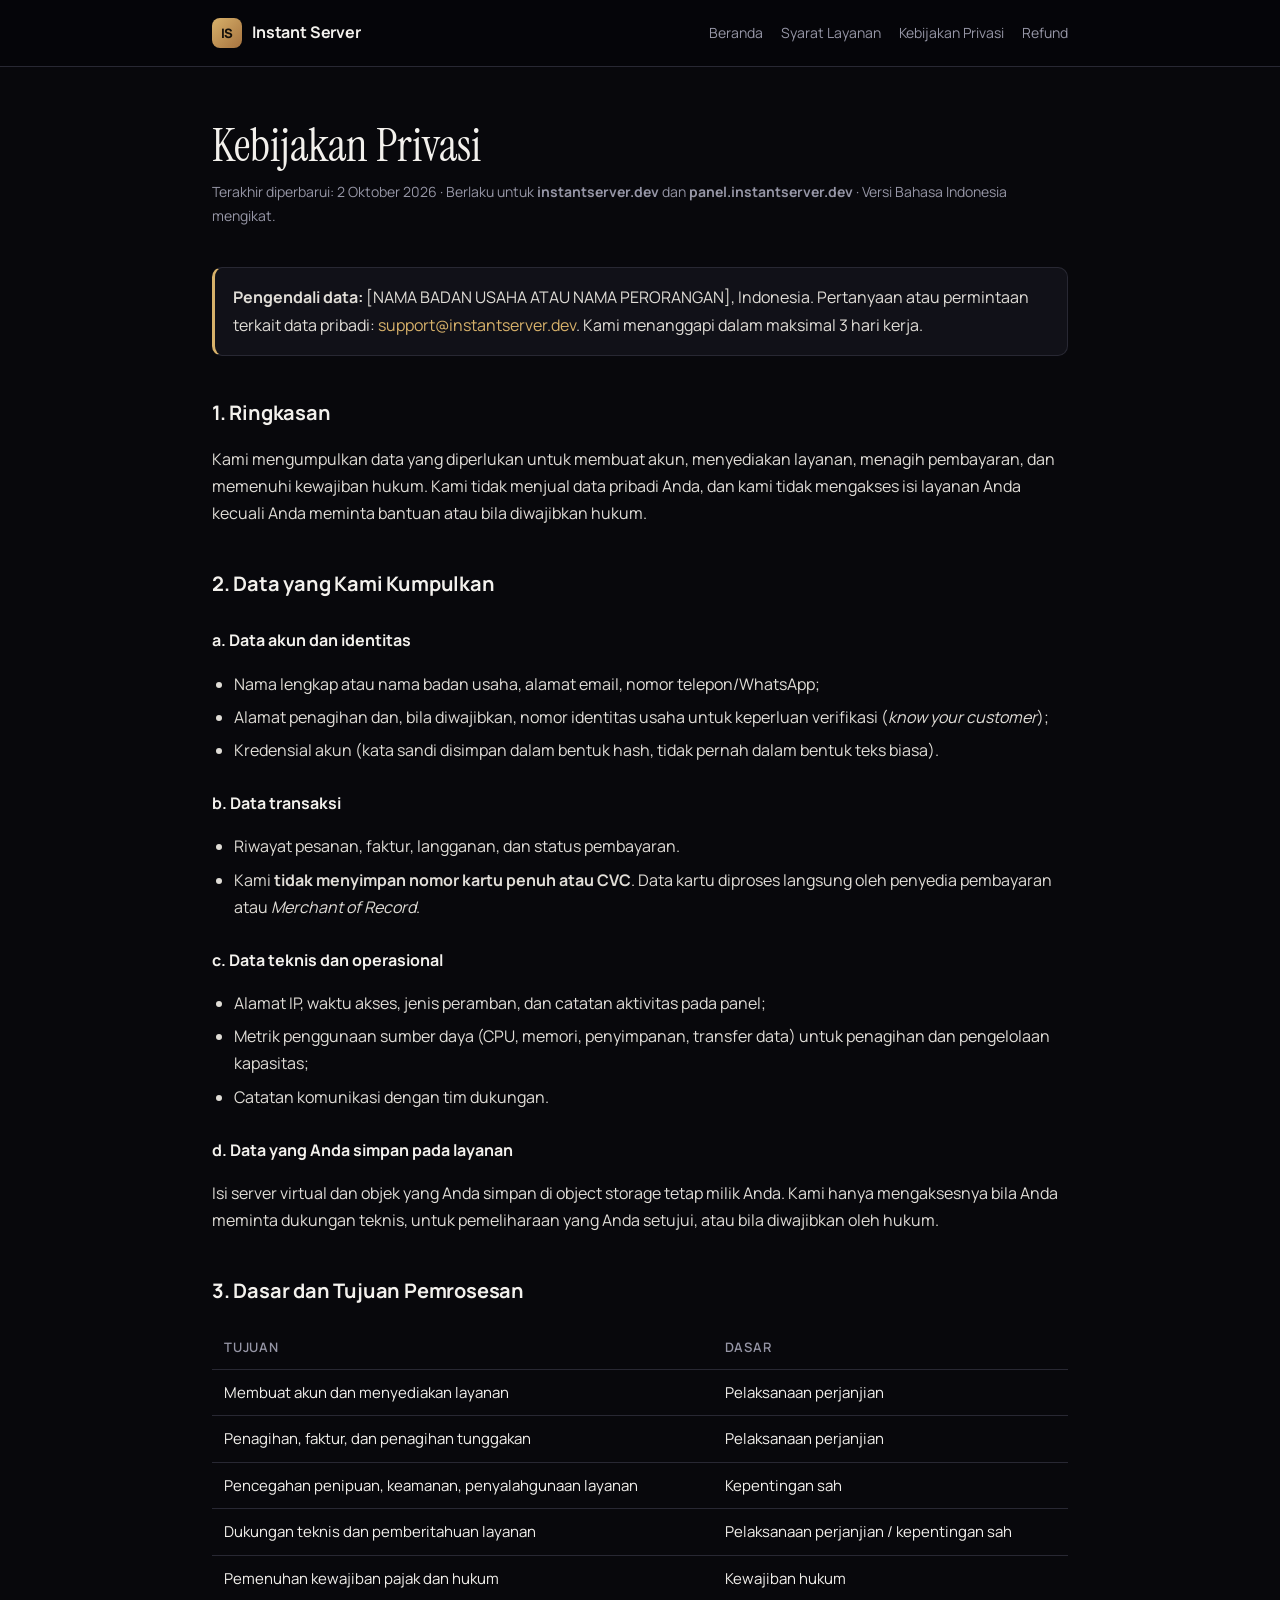
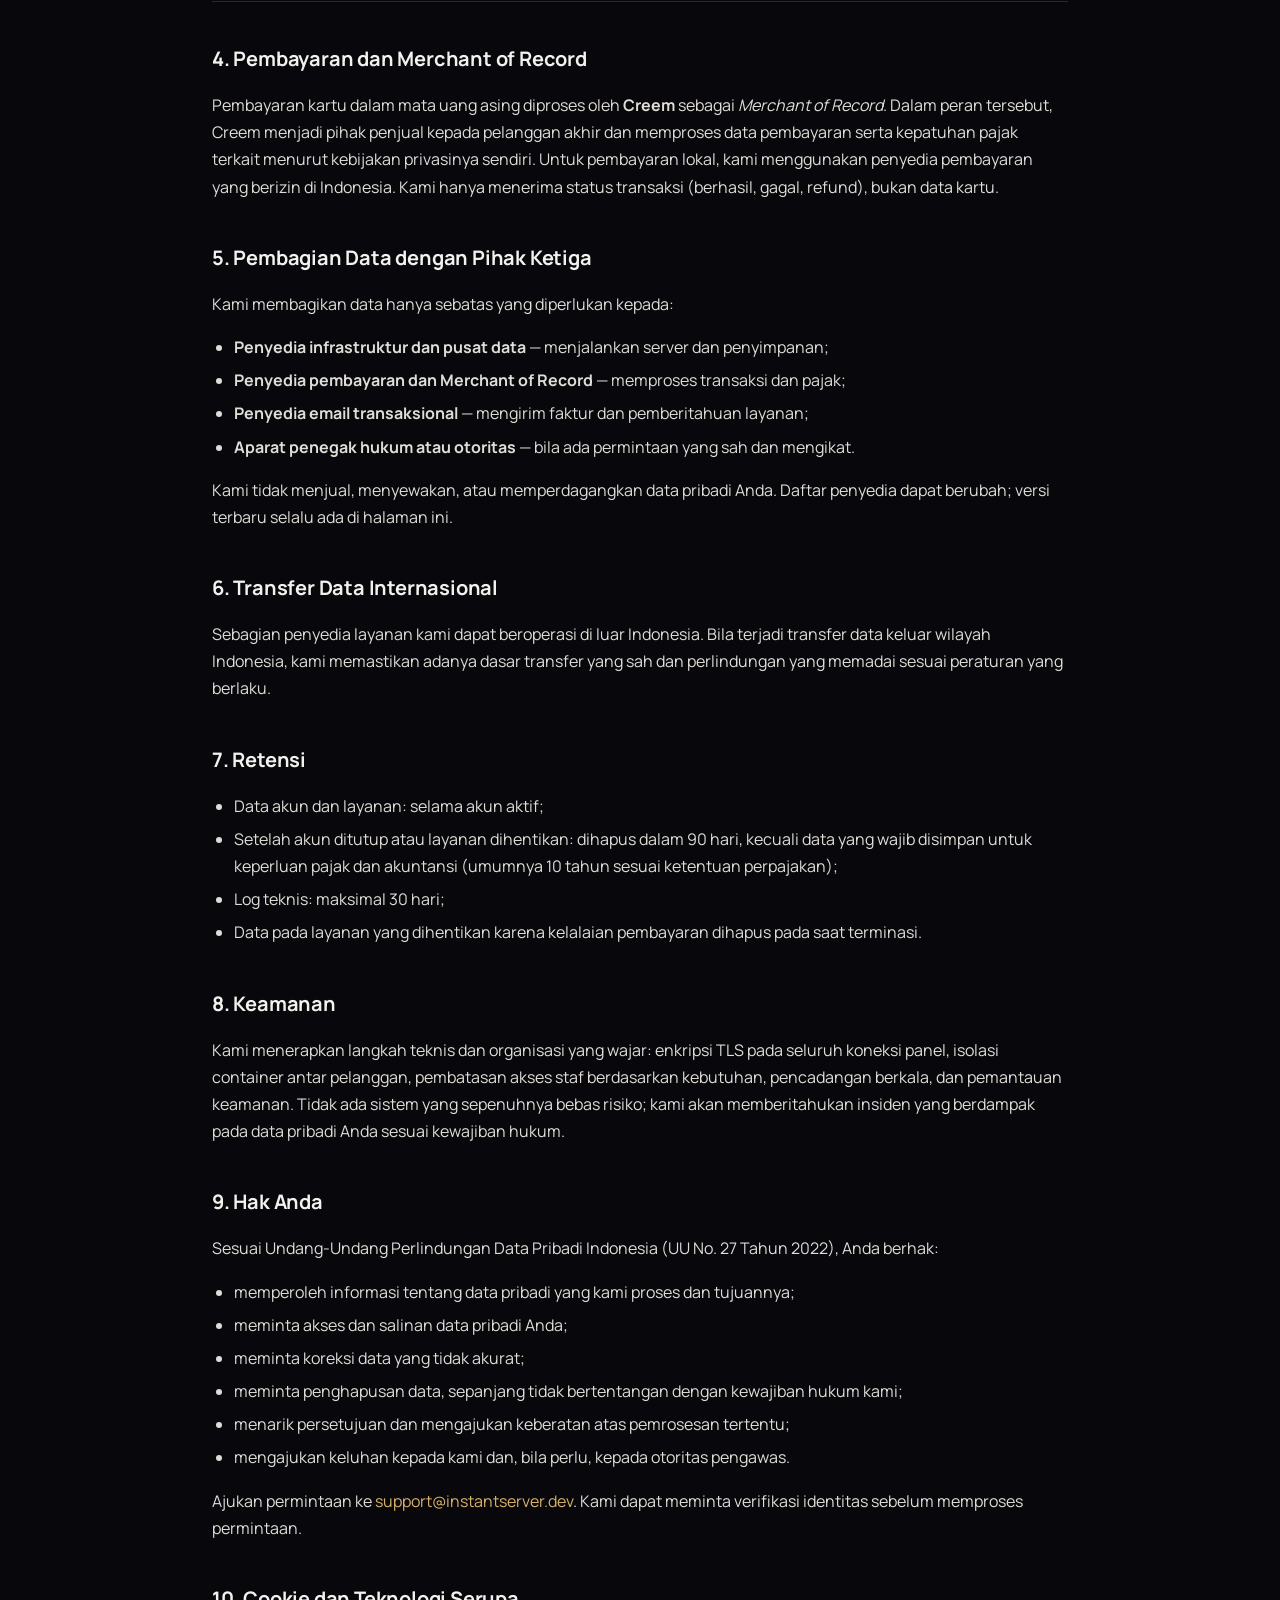
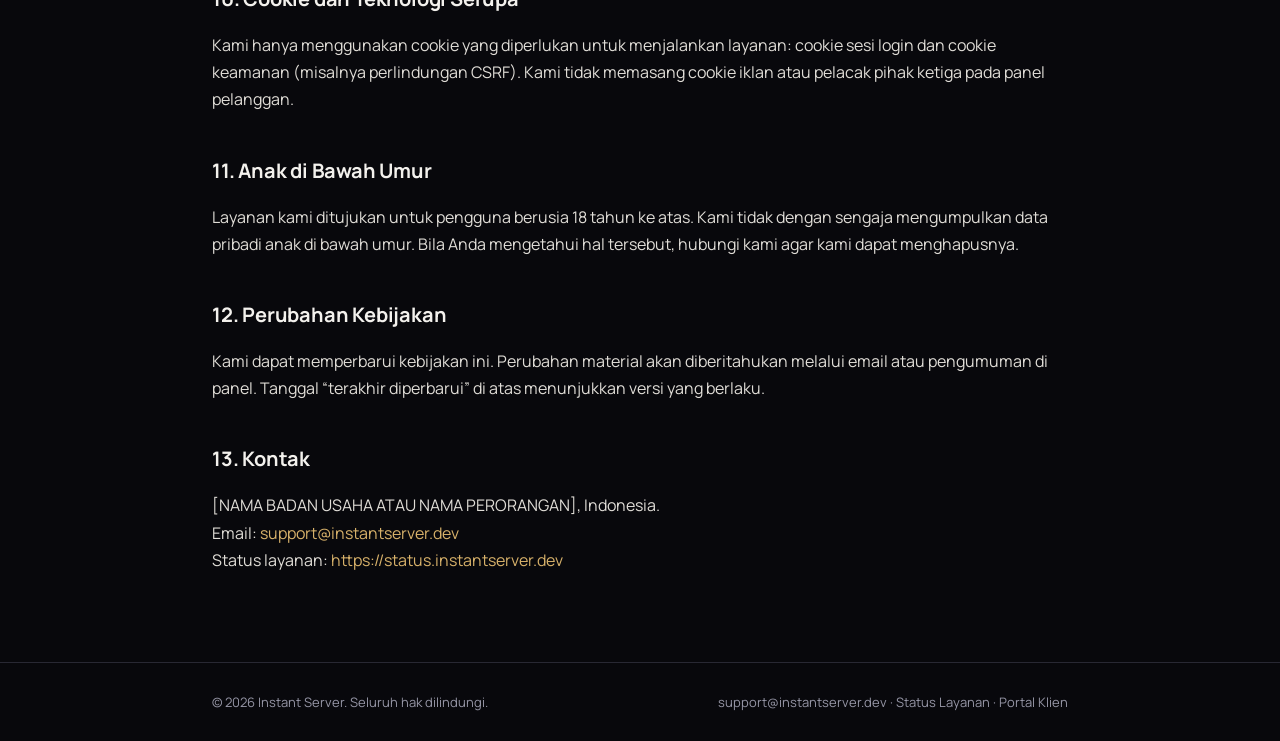
==== privacy.html @ 96e2702f "Add legal pages (Terms, Privacy, Refund) and Creem review requirements Creem account review requires" ====
<!DOCTYPE html>
<html lang="id">
<head>
<meta charset="utf-8">
<meta name="viewport" content="width=device-width, initial-scale=1">
<title>Kebijakan Privasi — Instant Server</title>
<meta name="description" content="Kebijakan privasi Instant Server: data yang dikumpulkan, dasar pemrosesan, retensi, keamanan dan hak Anda.">
<link rel="preconnect" href="https://fonts.googleapis.com">
<link rel="preconnect" href="https://fonts.gstatic.com" crossorigin>
<link href="https://fonts.googleapis.com/css2?family=Manrope:wght@300;400;500;600;700;800&family=Instrument+Serif:ital@0;1&display=swap" rel="stylesheet">
<link rel="stylesheet" href="/assets/legal.css">
</head>
<body>
<header class="top">
  <div class="wrap">
    <a class="brand" href="https://instantserver.dev/"><span class="mark">IS</span> Instant Server</a>
    <nav><a href="/">Beranda</a><a href="/terms">Syarat Layanan</a><a href="/privacy">Kebijakan Privasi</a><a href="/refund">Refund</a></nav>
  </div>
</header>
<main>
  <div class="wrap">

<h1>Kebijakan Privasi</h1>
<p class="sub">Terakhir diperbarui: 2 Oktober 2026 · Berlaku untuk <strong>instantserver.dev</strong> dan
<strong>panel.instantserver.dev</strong> · Versi Bahasa Indonesia mengikat.</p>

<div class="callout"><p><strong>Pengendali data:</strong> [NAMA BADAN USAHA ATAU NAMA PERORANGAN], Indonesia. Pertanyaan atau
permintaan terkait data pribadi: <a href="mailto:support@instantserver.dev">support@instantserver.dev</a>. Kami menanggapi dalam
maksimal 3 hari kerja.</p></div>

<h2>1. Ringkasan</h2>
<p>Kami mengumpulkan data yang diperlukan untuk membuat akun, menyediakan layanan, menagih
pembayaran, dan memenuhi kewajiban hukum. Kami tidak menjual data pribadi Anda, dan kami tidak
mengakses isi layanan Anda kecuali Anda meminta bantuan atau bila diwajibkan hukum.</p>

<h2>2. Data yang Kami Kumpulkan</h2>
<h3>a. Data akun dan identitas</h3>
<ul>
  <li>Nama lengkap atau nama badan usaha, alamat email, nomor telepon/WhatsApp;</li>
  <li>Alamat penagihan dan, bila diwajibkan, nomor identitas usaha untuk keperluan verifikasi
  (<em>know your customer</em>);</li>
  <li>Kredensial akun (kata sandi disimpan dalam bentuk hash, tidak pernah dalam bentuk teks biasa).</li>
</ul>
<h3>b. Data transaksi</h3>
<ul>
  <li>Riwayat pesanan, faktur, langganan, dan status pembayaran.</li>
  <li>Kami <strong>tidak menyimpan nomor kartu penuh atau CVC</strong>. Data kartu diproses langsung
  oleh penyedia pembayaran atau <em>Merchant of Record</em>.</li>
</ul>
<h3>c. Data teknis dan operasional</h3>
<ul>
  <li>Alamat IP, waktu akses, jenis peramban, dan catatan aktivitas pada panel;</li>
  <li>Metrik penggunaan sumber daya (CPU, memori, penyimpanan, transfer data) untuk penagihan dan
  pengelolaan kapasitas;</li>
  <li>Catatan komunikasi dengan tim dukungan.</li>
</ul>
<h3>d. Data yang Anda simpan pada layanan</h3>
<p>Isi server virtual dan objek yang Anda simpan di object storage tetap milik Anda. Kami hanya
mengaksesnya bila Anda meminta dukungan teknis, untuk pemeliharaan yang Anda setujui, atau bila
diwajibkan oleh hukum.</p>

<h2>3. Dasar dan Tujuan Pemrosesan</h2>
<table>
  <tr><th>Tujuan</th><th>Dasar</th></tr>
  <tr><td>Membuat akun dan menyediakan layanan</td><td>Pelaksanaan perjanjian</td></tr>
  <tr><td>Penagihan, faktur, dan penagihan tunggakan</td><td>Pelaksanaan perjanjian</td></tr>
  <tr><td>Pencegahan penipuan, keamanan, penyalahgunaan layanan</td><td>Kepentingan sah</td></tr>
  <tr><td>Dukungan teknis dan pemberitahuan layanan</td><td>Pelaksanaan perjanjian / kepentingan sah</td></tr>
  <tr><td>Pemenuhan kewajiban pajak dan hukum</td><td>Kewajiban hukum</td></tr>
</table>

<h2>4. Pembayaran dan Merchant of Record</h2>
<p>Pembayaran kartu dalam mata uang asing diproses oleh <strong>Creem</strong> sebagai
<em>Merchant of Record</em>. Dalam peran tersebut, Creem menjadi pihak penjual kepada pelanggan akhir
dan memproses data pembayaran serta kepatuhan pajak terkait menurut kebijakan privasinya sendiri.
Untuk pembayaran lokal, kami menggunakan penyedia pembayaran yang berizin di Indonesia. Kami hanya
menerima status transaksi (berhasil, gagal, refund), bukan data kartu.</p>

<h2>5. Pembagian Data dengan Pihak Ketiga</h2>
<p>Kami membagikan data hanya sebatas yang diperlukan kepada:</p>
<ul>
  <li><strong>Penyedia infrastruktur dan pusat data</strong> — menjalankan server dan penyimpanan;</li>
  <li><strong>Penyedia pembayaran dan Merchant of Record</strong> — memproses transaksi dan pajak;</li>
  <li><strong>Penyedia email transaksional</strong> — mengirim faktur dan pemberitahuan layanan;</li>
  <li><strong>Aparat penegak hukum atau otoritas</strong> — bila ada permintaan yang sah dan mengikat.</li>
</ul>
<p>Kami tidak menjual, menyewakan, atau memperdagangkan data pribadi Anda. Daftar penyedia dapat
berubah; versi terbaru selalu ada di halaman ini.</p>

<h2>6. Transfer Data Internasional</h2>
<p>Sebagian penyedia layanan kami dapat beroperasi di luar Indonesia. Bila terjadi transfer data
keluar wilayah Indonesia, kami memastikan adanya dasar transfer yang sah dan perlindungan yang
memadai sesuai peraturan yang berlaku.</p>

<h2>7. Retensi</h2>
<ul>
  <li>Data akun dan layanan: selama akun aktif;</li>
  <li>Setelah akun ditutup atau layanan dihentikan: dihapus dalam 90 hari, kecuali data yang wajib
  disimpan untuk keperluan pajak dan akuntansi (umumnya 10 tahun sesuai ketentuan perpajakan);</li>
  <li>Log teknis: maksimal 30 hari;</li>
  <li>Data pada layanan yang dihentikan karena kelalaian pembayaran dihapus pada saat terminasi.</li>
</ul>

<h2>8. Keamanan</h2>
<p>Kami menerapkan langkah teknis dan organisasi yang wajar: enkripsi TLS pada seluruh koneksi panel,
isolasi container antar pelanggan, pembatasan akses staf berdasarkan kebutuhan, pencadangan berkala,
dan pemantauan keamanan. Tidak ada sistem yang sepenuhnya bebas risiko; kami akan memberitahukan
insiden yang berdampak pada data pribadi Anda sesuai kewajiban hukum.</p>

<h2>9. Hak Anda</h2>
<p>Sesuai Undang-Undang Perlindungan Data Pribadi Indonesia (UU No. 27 Tahun 2022), Anda berhak:</p>
<ul>
  <li>memperoleh informasi tentang data pribadi yang kami proses dan tujuannya;</li>
  <li>meminta akses dan salinan data pribadi Anda;</li>
  <li>meminta koreksi data yang tidak akurat;</li>
  <li>meminta penghapusan data, sepanjang tidak bertentangan dengan kewajiban hukum kami;</li>
  <li>menarik persetujuan dan mengajukan keberatan atas pemrosesan tertentu;</li>
  <li>mengajukan keluhan kepada kami dan, bila perlu, kepada otoritas pengawas.</li>
</ul>
<p>Ajukan permintaan ke <a href="mailto:support@instantserver.dev">support@instantserver.dev</a>. Kami dapat meminta verifikasi
identitas sebelum memproses permintaan.</p>

<h2>10. Cookie dan Teknologi Serupa</h2>
<p>Kami hanya menggunakan cookie yang diperlukan untuk menjalankan layanan: cookie sesi login dan
cookie keamanan (misalnya perlindungan CSRF). Kami tidak memasang cookie iklan atau pelacak pihak
ketiga pada panel pelanggan.</p>

<h2>11. Anak di Bawah Umur</h2>
<p>Layanan kami ditujukan untuk pengguna berusia 18 tahun ke atas. Kami tidak dengan sengaja
mengumpulkan data pribadi anak di bawah umur. Bila Anda mengetahui hal tersebut, hubungi kami agar
kami dapat menghapusnya.</p>

<h2>12. Perubahan Kebijakan</h2>
<p>Kami dapat memperbarui kebijakan ini. Perubahan material akan diberitahukan melalui email atau
pengumuman di panel. Tanggal &ldquo;terakhir diperbarui&rdquo; di atas menunjukkan versi yang
berlaku.</p>

<h2>13. Kontak</h2>
<p>[NAMA BADAN USAHA ATAU NAMA PERORANGAN], Indonesia.<br>Email: <a href="mailto:support@instantserver.dev">support@instantserver.dev</a><br>
Status layanan: <a href="https://status.instantserver.dev">https://status.instantserver.dev</a></p>

  </div>
</main>
<footer class="site">
  <div class="wrap">
    <span>© 2026 Instant Server. Seluruh hak dilindungi.</span>
    <span><a href="mailto:support@instantserver.dev">support@instantserver.dev</a> · <a href="https://status.instantserver.dev">Status Layanan</a> · <a href="https://panel.instantserver.dev">Portal Klien</a></span>
  </div>
</footer>
</body>
</html>
---- assets/legal.css ----
:root{
  --bg:hsl(240,22%,4%); --panel:hsl(240,18%,8%); --line:hsl(240,12%,18%);
  --fg:hsl(40,20%,94%); --muted:hsl(240,8%,62%); --gold:hsl(39,58%,63%);
}
*{box-sizing:border-box}
html,body{margin:0;padding:0}
body{background:var(--bg);color:var(--fg);font-family:'Manrope',system-ui,-apple-system,'Segoe UI',sans-serif;
  font-size:16px;line-height:1.7;-webkit-font-smoothing:antialiased}
a{color:var(--gold);text-decoration:none}
a:hover{text-decoration:underline}
header.top{border-bottom:1px solid var(--line);background:rgba(6,6,10,.92);position:sticky;top:0;z-index:10}
.wrap{max-width:900px;margin:0 auto;padding:0 22px}
.top .wrap{display:flex;align-items:center;justify-content:space-between;height:66px}
.brand{display:flex;align-items:center;gap:10px;color:var(--fg);font-weight:700;letter-spacing:-.01em}
.brand .mark{display:inline-grid;place-items:center;width:30px;height:30px;border-radius:8px;
  background:linear-gradient(135deg,var(--gold),hsl(30,45%,45%));color:#14100a;font-size:13px;font-weight:800}
.top nav a{color:var(--muted);margin-left:18px;font-size:14px}
.top nav a:hover{color:var(--fg)}
main{padding:52px 0 72px}
h1{font-family:'Instrument Serif',Georgia,serif;font-weight:400;font-size:clamp(30px,5vw,46px);line-height:1.15;margin:0 0 8px}
.sub{color:var(--muted);font-size:14px;margin:0 0 40px}
h2{font-size:20px;margin:40px 0 10px;letter-spacing:-.01em}
h3{font-size:16px;margin:26px 0 6px}
p,li{color:hsl(40,12%,86%)}
ul,ol{padding-left:22px}
li{margin:6px 0}
.lang{display:inline-block;font-size:12px;letter-spacing:.14em;text-transform:uppercase;color:var(--gold);
  border:1px solid var(--line);border-radius:999px;padding:5px 12px;margin:46px 0 4px}
.divider{height:1px;background:var(--line);margin:56px 0 0}
.callout{background:var(--panel);border:1px solid var(--line);border-left:3px solid var(--gold);
  border-radius:10px;padding:16px 18px;margin:22px 0}
.callout p{margin:0}
table{width:100%;border-collapse:collapse;margin:18px 0;font-size:15px}
th,td{text-align:left;padding:10px 12px;border-bottom:1px solid var(--line)}
th{color:var(--muted);font-weight:600;font-size:13px;text-transform:uppercase;letter-spacing:.06em}
footer.site{border-top:1px solid var(--line);padding:28px 0;color:var(--muted);font-size:13px}
footer.site .wrap{display:flex;flex-wrap:wrap;gap:8px 20px;justify-content:space-between}
footer.site a{color:var(--muted)}
footer.site a:hover{color:var(--gold)}
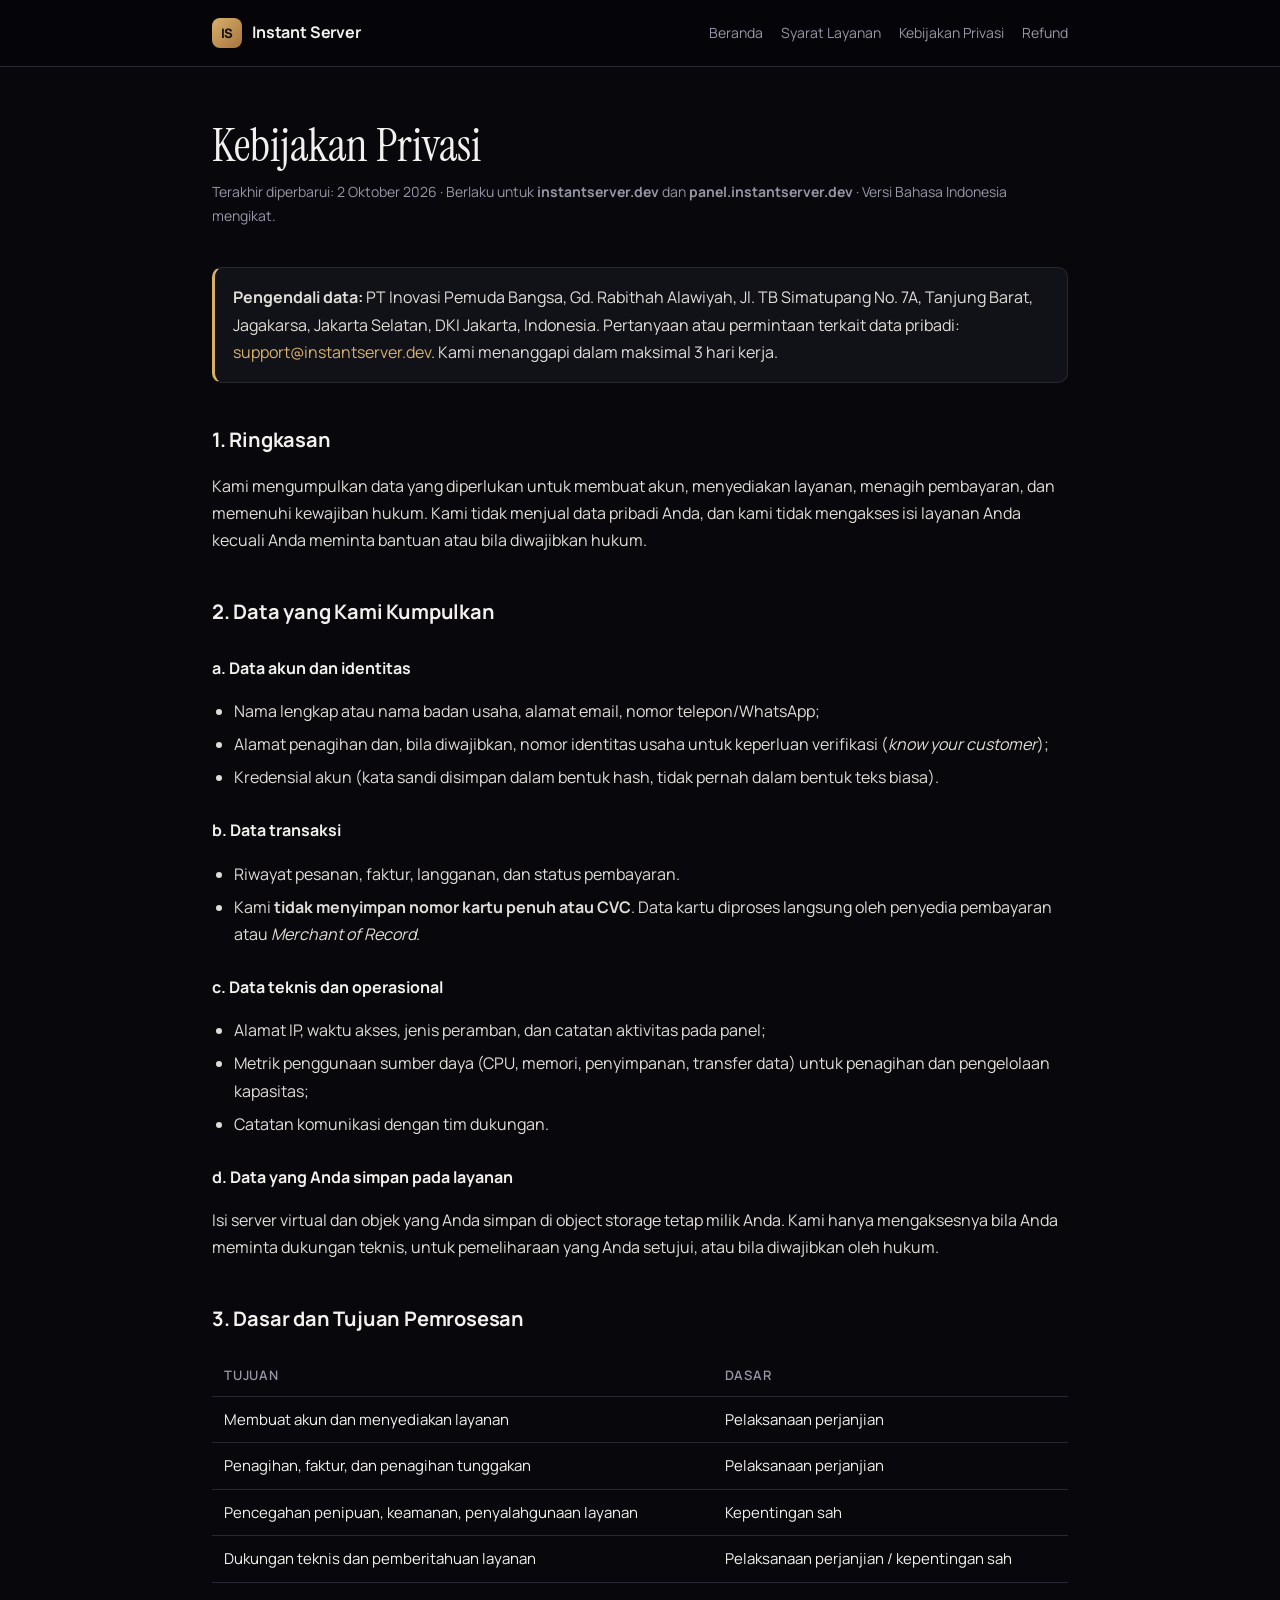
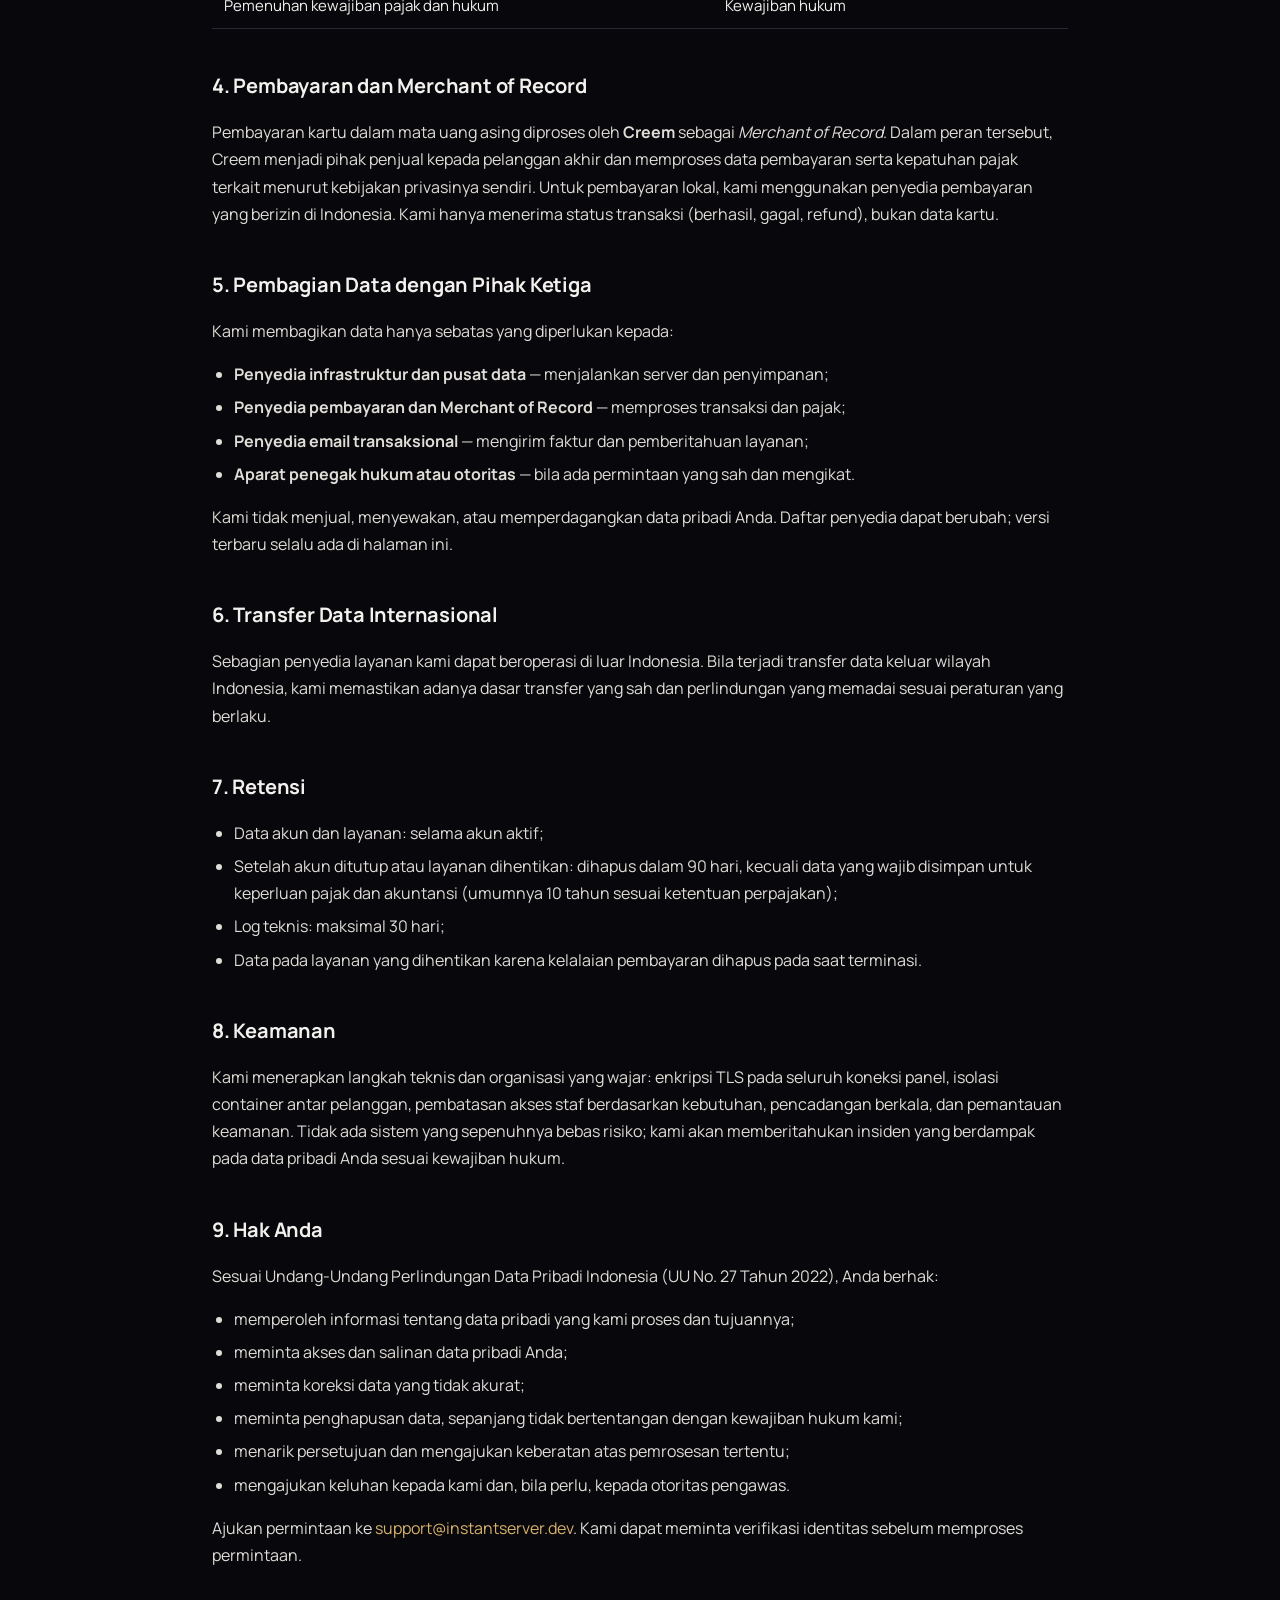
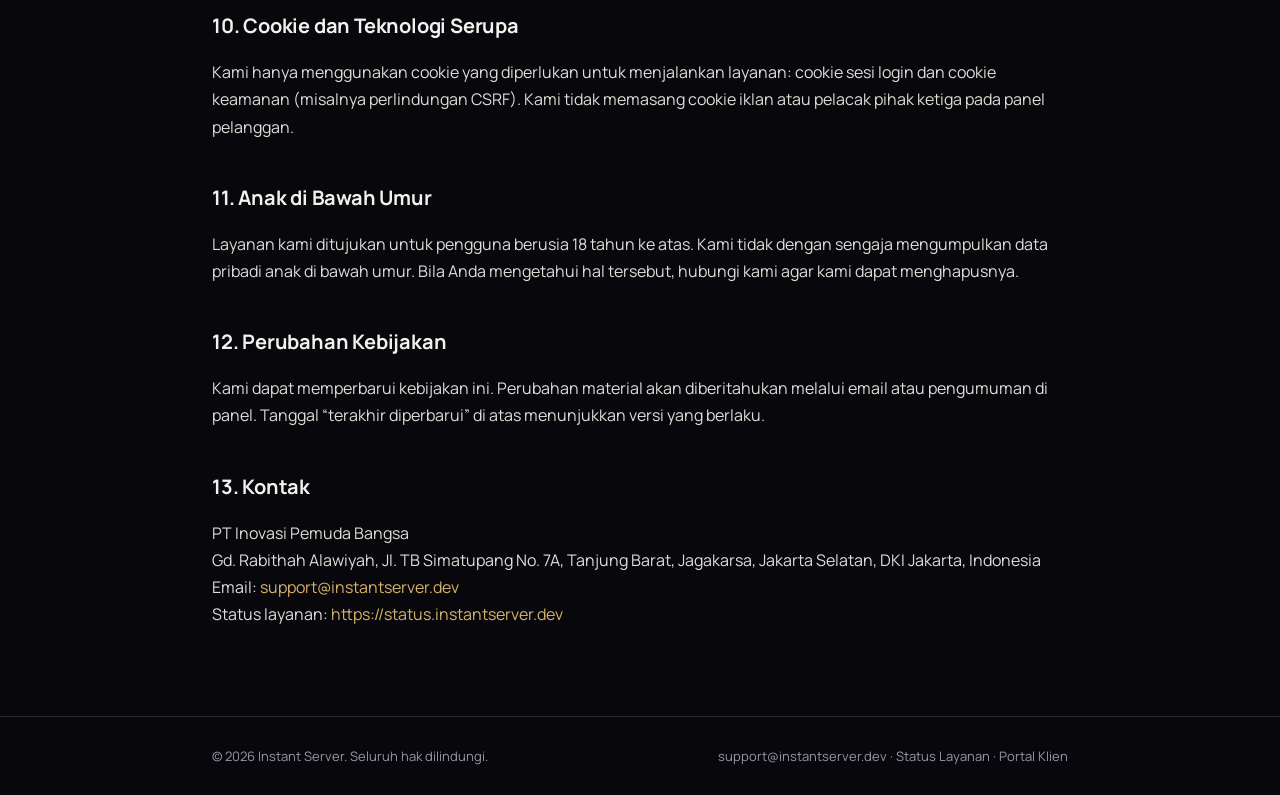
==== commit b0c2805d: "Legal pages: name the operating entity (PT Inovasi Pemuda Bangsa) Creem review requires the operator" ====
--- a/privacy.html
+++ b/privacy.html
@@ -24,7 +24,7 @@
 <p class="sub">Terakhir diperbarui: 2 Oktober 2026 · Berlaku untuk <strong>instantserver.dev</strong> dan
 <strong>panel.instantserver.dev</strong> · Versi Bahasa Indonesia mengikat.</p>
 
-<div class="callout"><p><strong>Pengendali data:</strong> [NAMA BADAN USAHA ATAU NAMA PERORANGAN], Indonesia. Pertanyaan atau
+<div class="callout"><p><strong>Pengendali data:</strong> PT Inovasi Pemuda Bangsa, Gd. Rabithah Alawiyah, Jl. TB Simatupang No. 7A, Tanjung Barat, Jagakarsa, Jakarta Selatan, DKI Jakarta, Indonesia. Pertanyaan atau
 permintaan terkait data pribadi: <a href="mailto:support@instantserver.dev">support@instantserver.dev</a>. Kami menanggapi dalam
 maksimal 3 hari kerja.</p></div>
 
@@ -136,7 +136,7 @@
 berlaku.</p>
 
 <h2>13. Kontak</h2>
-<p>[NAMA BADAN USAHA ATAU NAMA PERORANGAN], Indonesia.<br>Email: <a href="mailto:support@instantserver.dev">support@instantserver.dev</a><br>
+<p>PT Inovasi Pemuda Bangsa<br>Gd. Rabithah Alawiyah, Jl. TB Simatupang No. 7A, Tanjung Barat, Jagakarsa, Jakarta Selatan, DKI Jakarta, Indonesia<br>Email: <a href="mailto:support@instantserver.dev">support@instantserver.dev</a><br>
 Status layanan: <a href="https://status.instantserver.dev">https://status.instantserver.dev</a></p>
 
   </div>
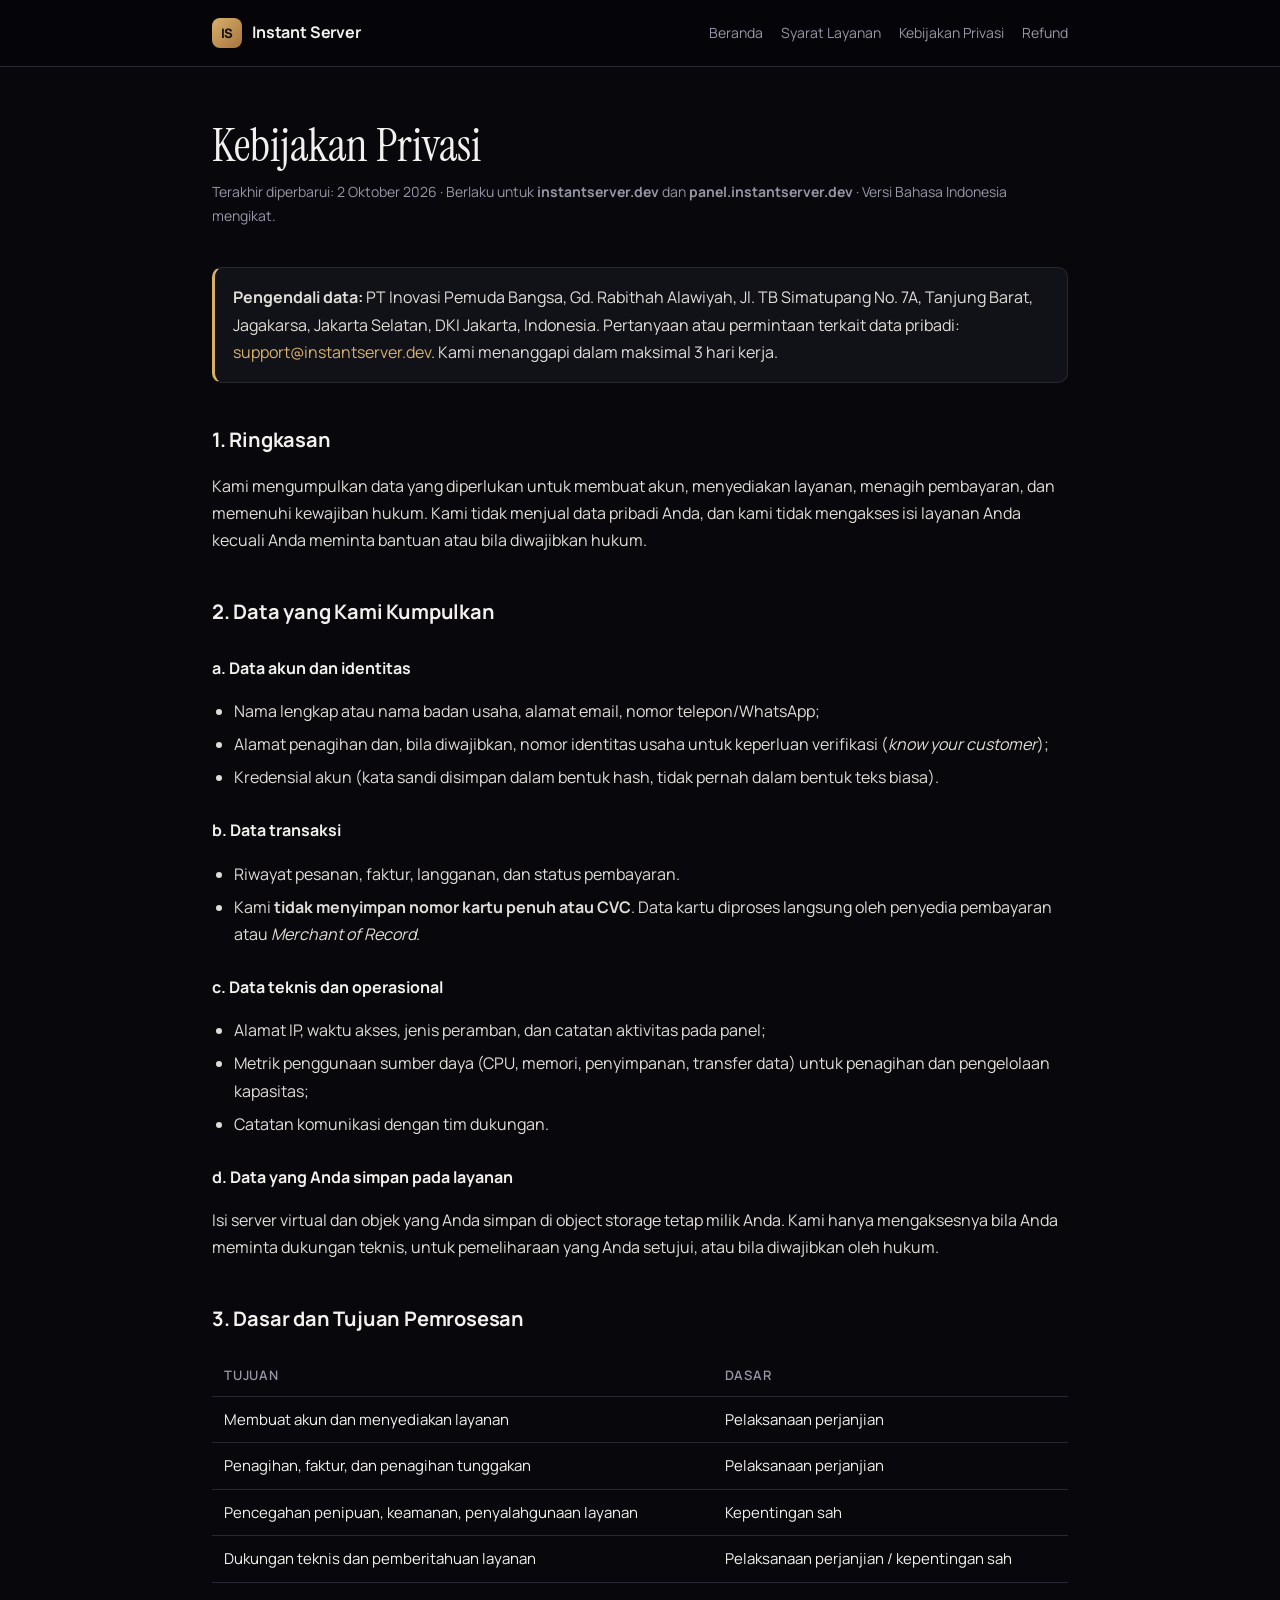
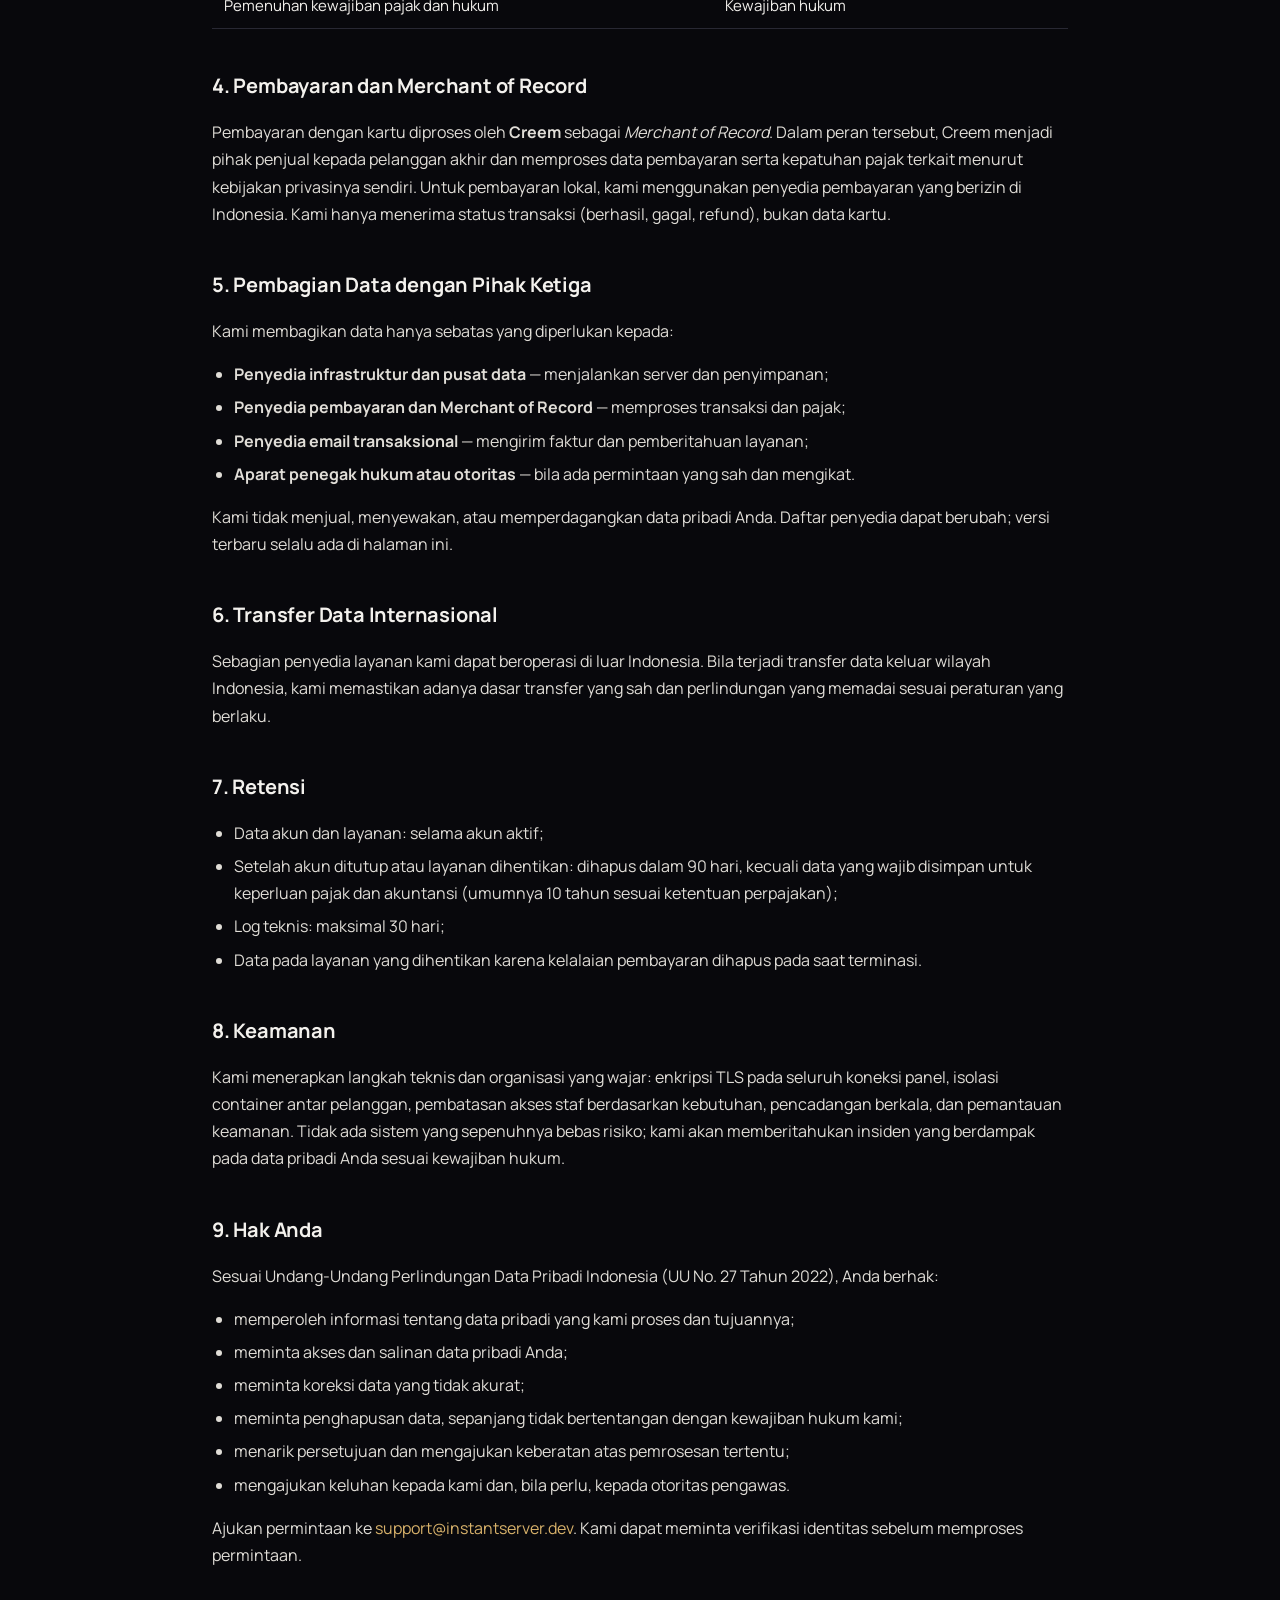
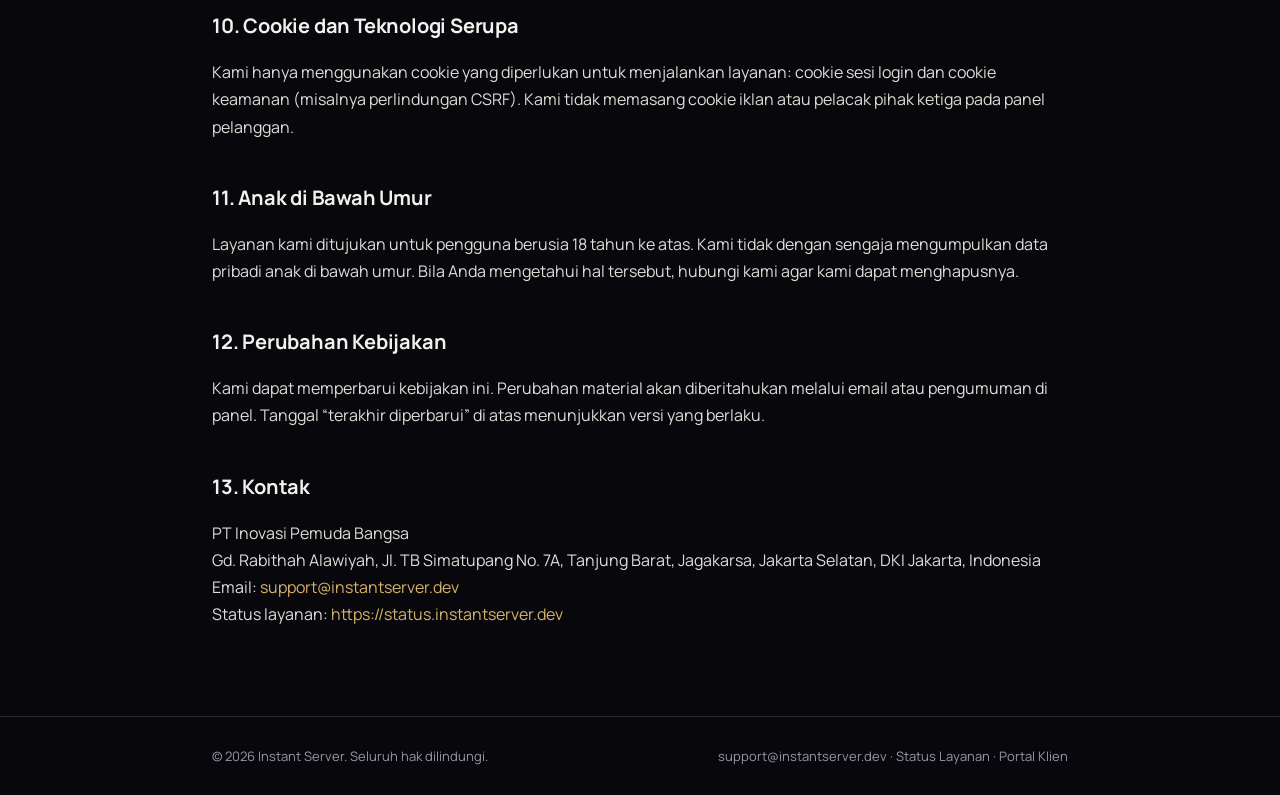
==== commit 0ab144ff: "Move the catalog to USD Prices were IDR; Creem settles in USD only and the operator chose a single U" ====
--- a/privacy.html
+++ b/privacy.html
@@ -70,7 +70,7 @@
 </table>
 
 <h2>4. Pembayaran dan Merchant of Record</h2>
-<p>Pembayaran kartu dalam mata uang asing diproses oleh <strong>Creem</strong> sebagai
+<p>Pembayaran dengan kartu diproses oleh <strong>Creem</strong> sebagai
 <em>Merchant of Record</em>. Dalam peran tersebut, Creem menjadi pihak penjual kepada pelanggan akhir
 dan memproses data pembayaran serta kepatuhan pajak terkait menurut kebijakan privasinya sendiri.
 Untuk pembayaran lokal, kami menggunakan penyedia pembayaran yang berizin di Indonesia. Kami hanya
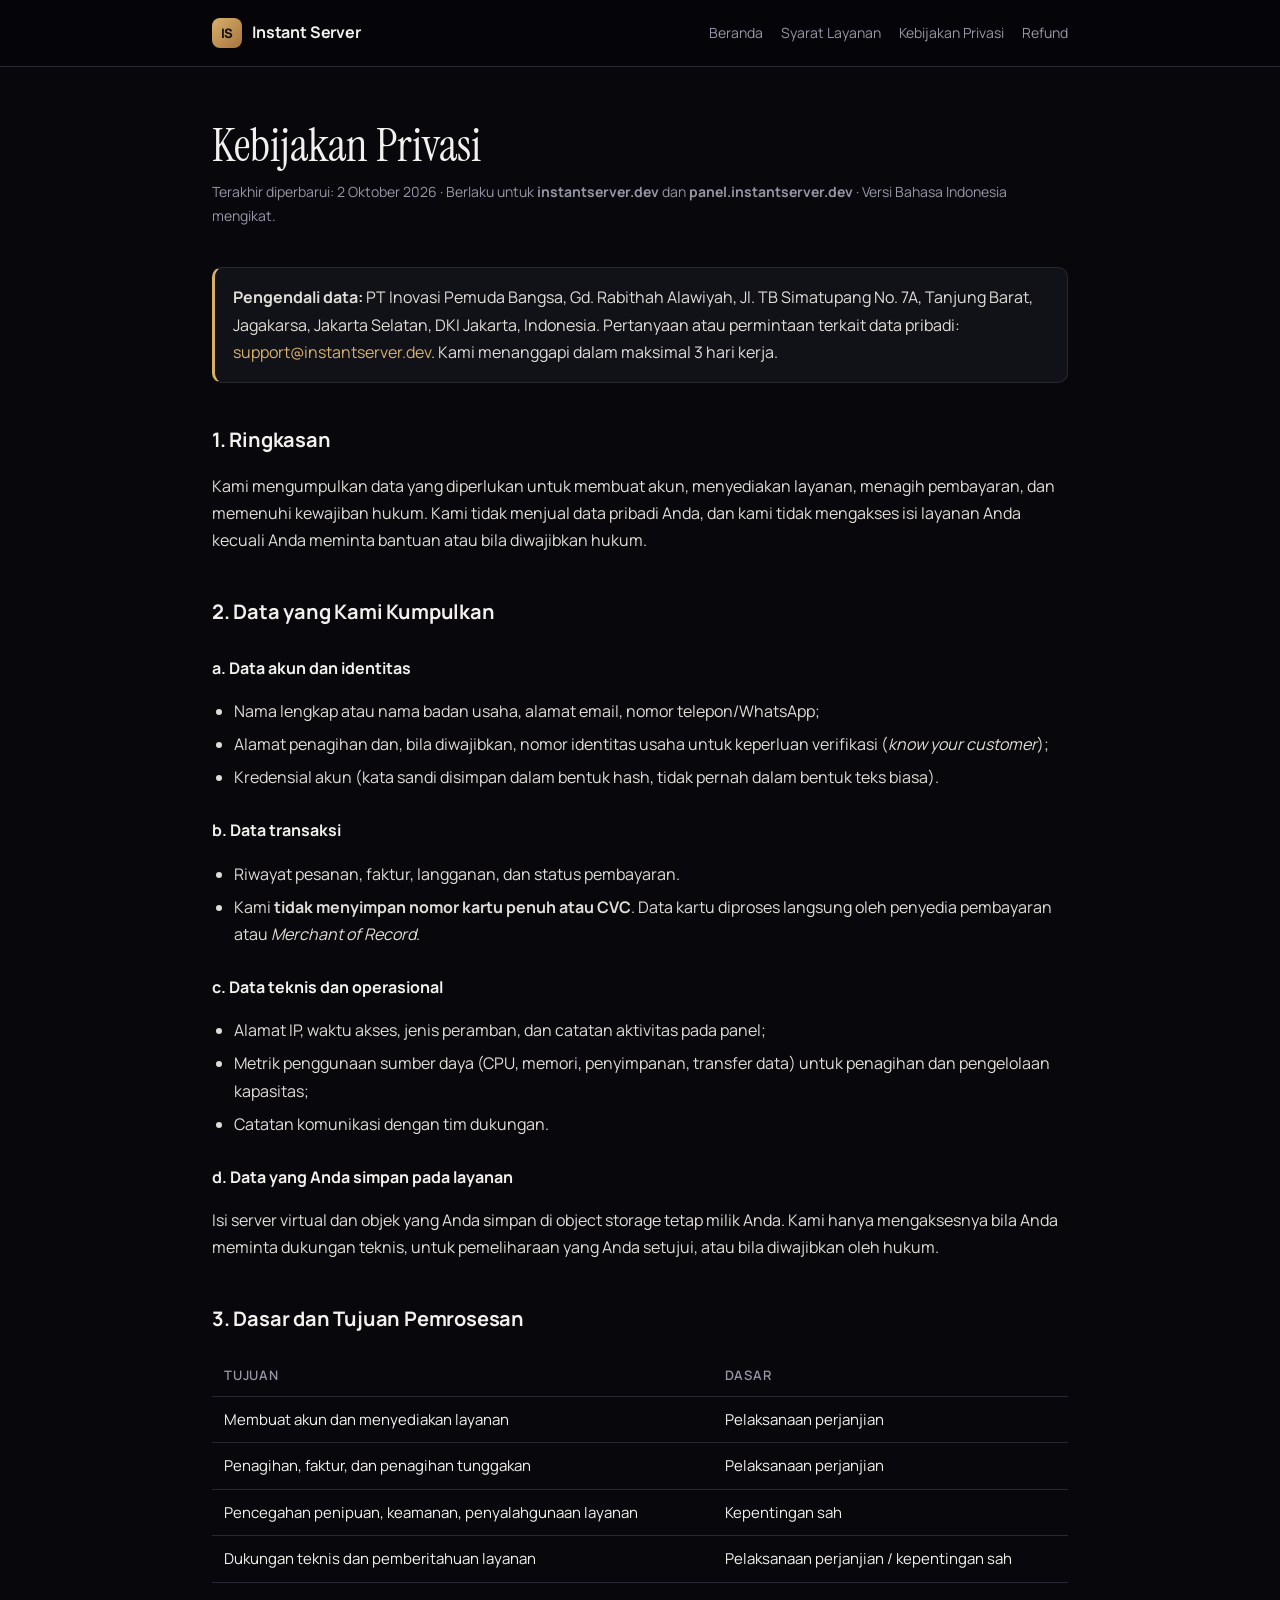
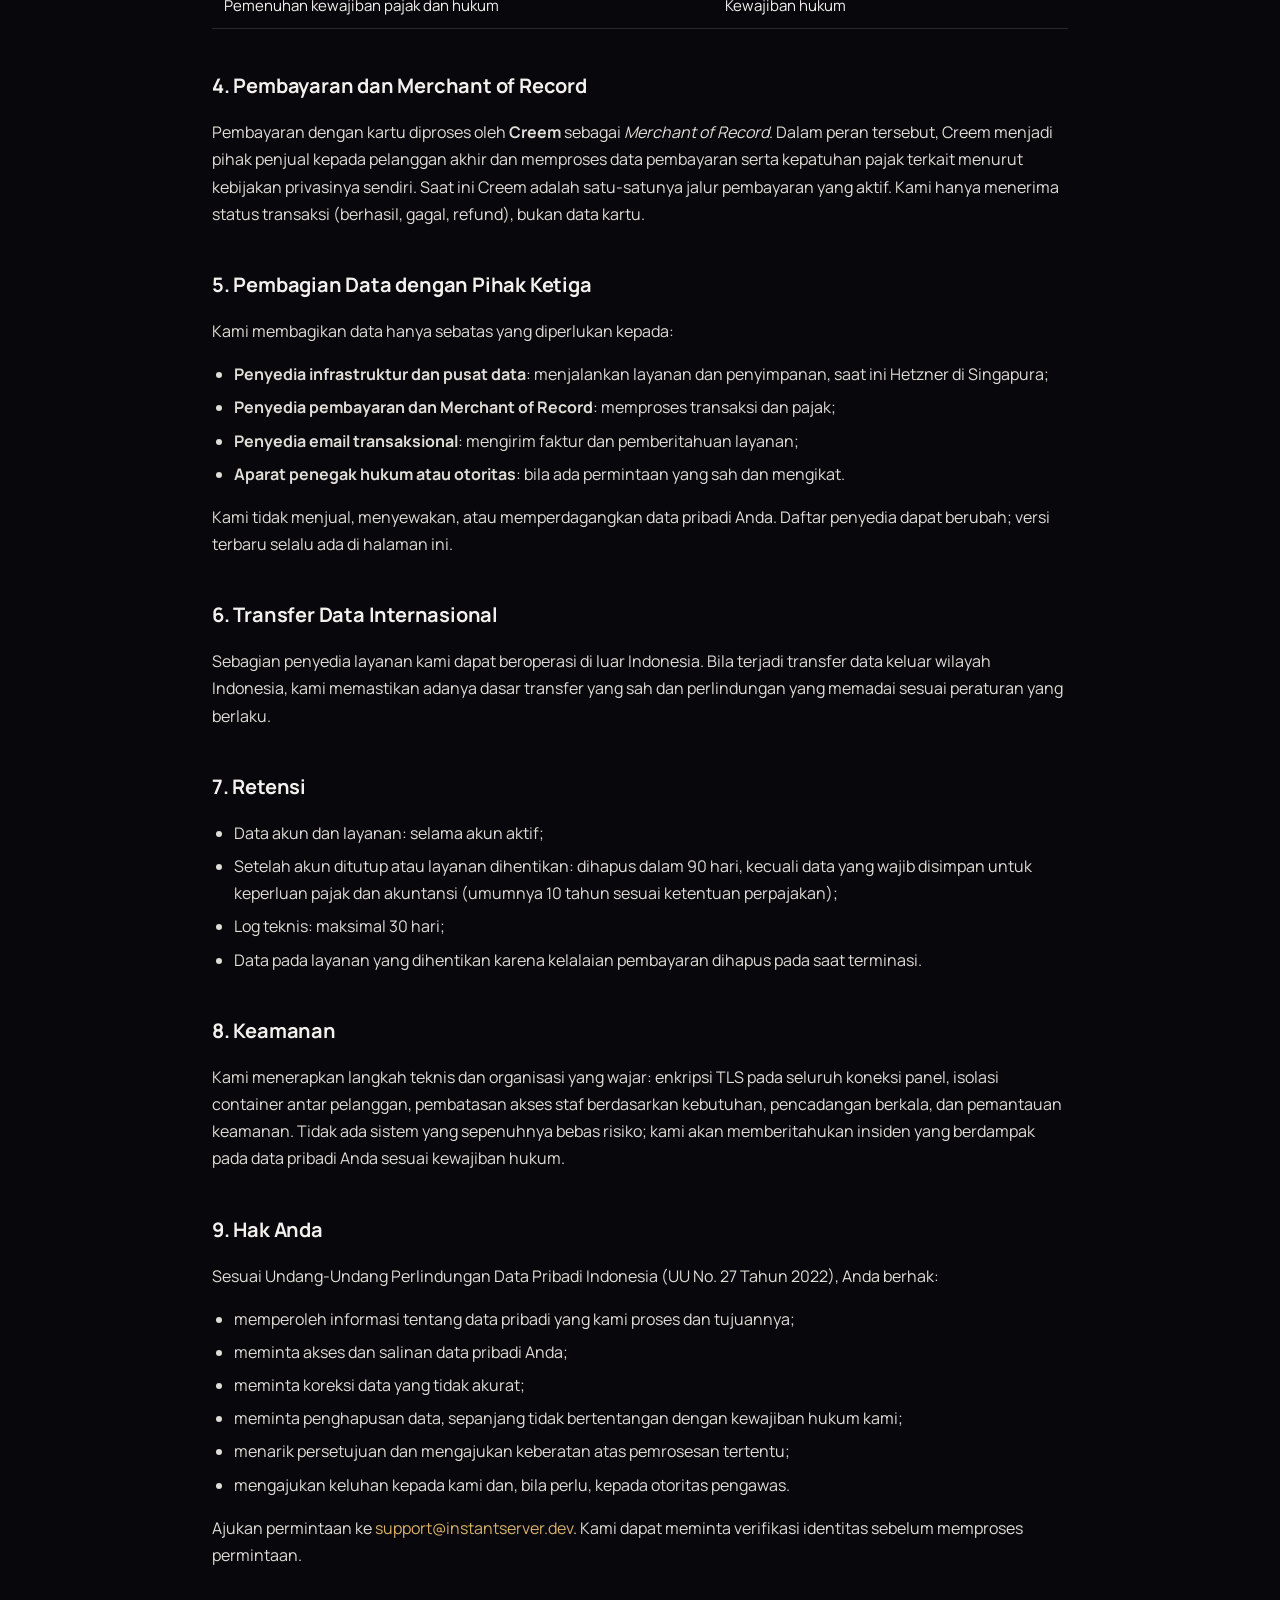
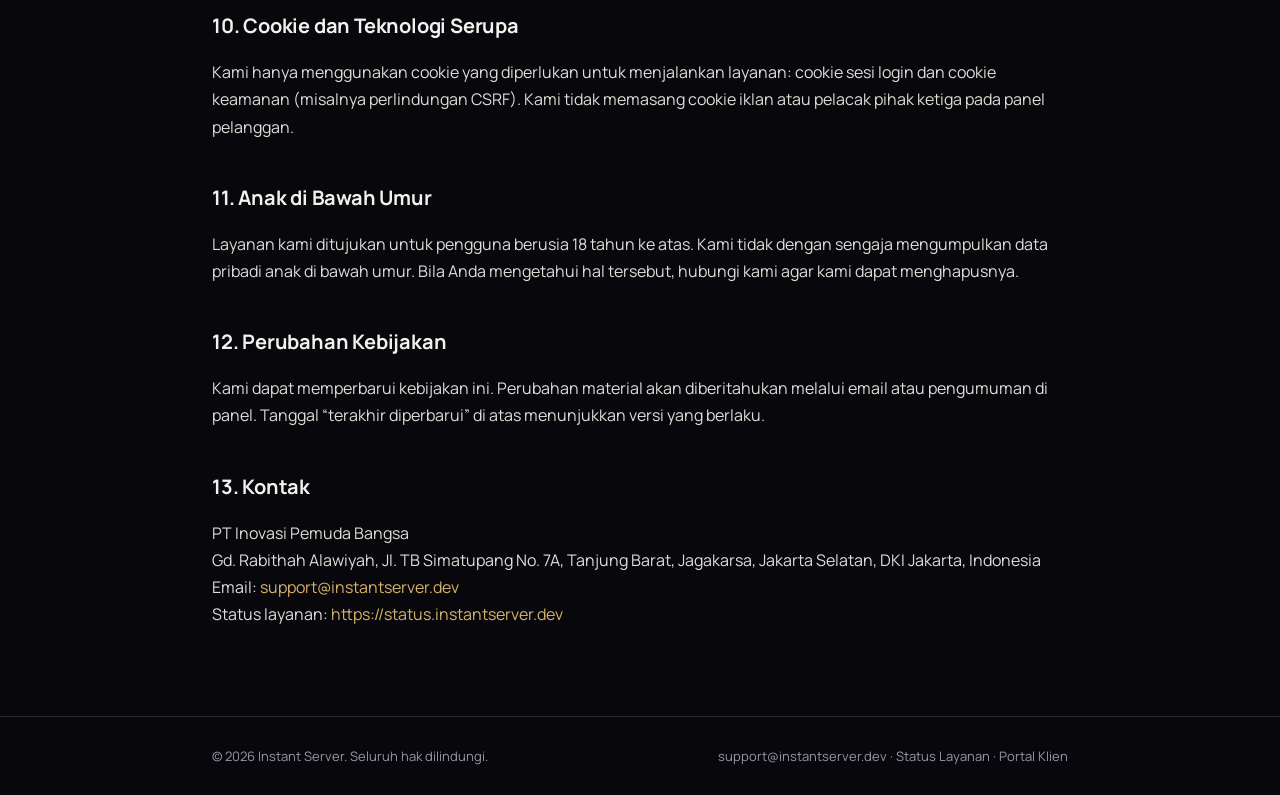
==== commit a2185968: "Rewrite landing after antislop audit The page claimed things the service does not do. Fixed:  - Serv" ====
--- a/privacy.html
+++ b/privacy.html
@@ -3,7 +3,7 @@
 <head>
 <meta charset="utf-8">
 <meta name="viewport" content="width=device-width, initial-scale=1">
-<title>Kebijakan Privasi — Instant Server</title>
+<title>Kebijakan Privasi | Instant Server</title>
 <meta name="description" content="Kebijakan privasi Instant Server: data yang dikumpulkan, dasar pemrosesan, retensi, keamanan dan hak Anda.">
 <link rel="preconnect" href="https://fonts.googleapis.com">
 <link rel="preconnect" href="https://fonts.gstatic.com" crossorigin>
@@ -73,16 +73,17 @@
 <p>Pembayaran dengan kartu diproses oleh <strong>Creem</strong> sebagai
 <em>Merchant of Record</em>. Dalam peran tersebut, Creem menjadi pihak penjual kepada pelanggan akhir
 dan memproses data pembayaran serta kepatuhan pajak terkait menurut kebijakan privasinya sendiri.
-Untuk pembayaran lokal, kami menggunakan penyedia pembayaran yang berizin di Indonesia. Kami hanya
-menerima status transaksi (berhasil, gagal, refund), bukan data kartu.</p>
+Saat ini Creem adalah satu-satunya jalur pembayaran yang aktif. Kami hanya menerima status transaksi
+(berhasil, gagal, refund), bukan data kartu.</p>
 
 <h2>5. Pembagian Data dengan Pihak Ketiga</h2>
 <p>Kami membagikan data hanya sebatas yang diperlukan kepada:</p>
 <ul>
-  <li><strong>Penyedia infrastruktur dan pusat data</strong> — menjalankan server dan penyimpanan;</li>
-  <li><strong>Penyedia pembayaran dan Merchant of Record</strong> — memproses transaksi dan pajak;</li>
-  <li><strong>Penyedia email transaksional</strong> — mengirim faktur dan pemberitahuan layanan;</li>
-  <li><strong>Aparat penegak hukum atau otoritas</strong> — bila ada permintaan yang sah dan mengikat.</li>
+  <li><strong>Penyedia infrastruktur dan pusat data</strong>: menjalankan layanan dan penyimpanan,
+  saat ini Hetzner di Singapura;</li>
+  <li><strong>Penyedia pembayaran dan Merchant of Record</strong>: memproses transaksi dan pajak;</li>
+  <li><strong>Penyedia email transaksional</strong>: mengirim faktur dan pemberitahuan layanan;</li>
+  <li><strong>Aparat penegak hukum atau otoritas</strong>: bila ada permintaan yang sah dan mengikat.</li>
 </ul>
 <p>Kami tidak menjual, menyewakan, atau memperdagangkan data pribadi Anda. Daftar penyedia dapat
 berubah; versi terbaru selalu ada di halaman ini.</p>
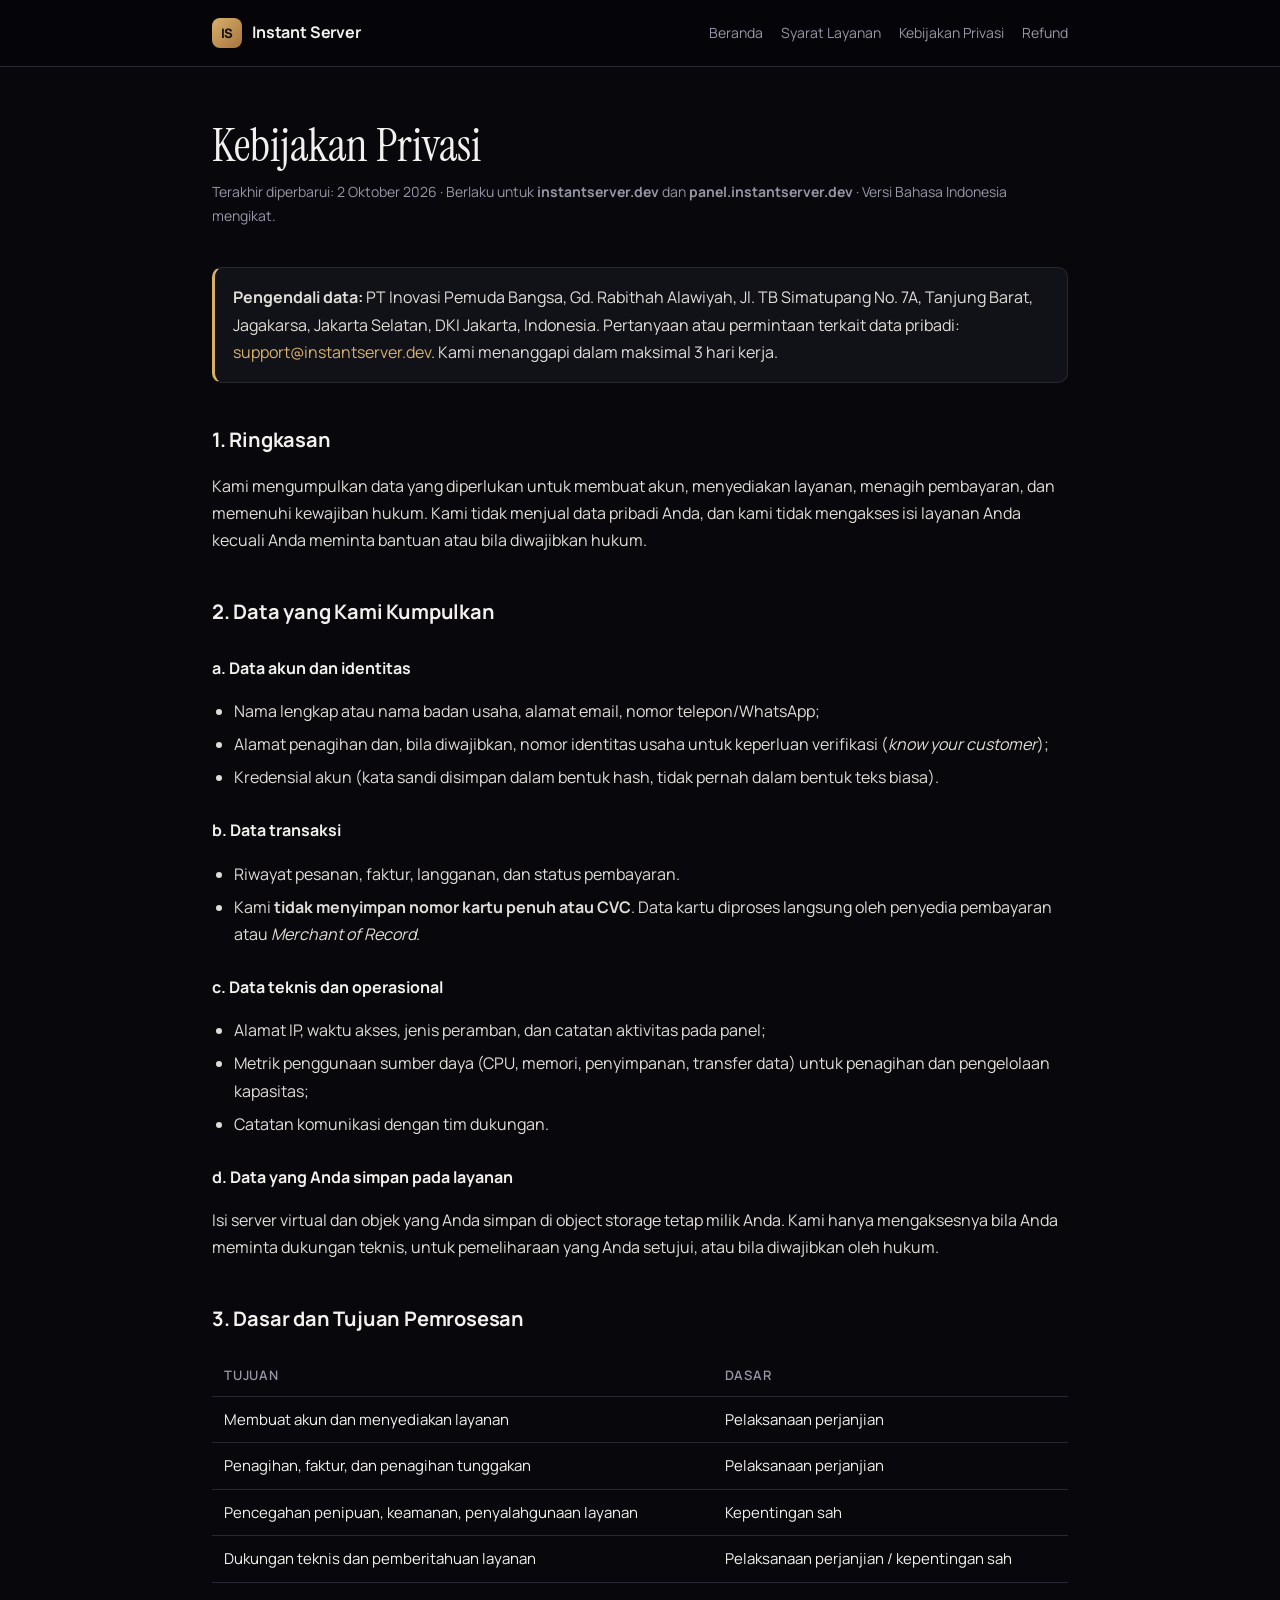
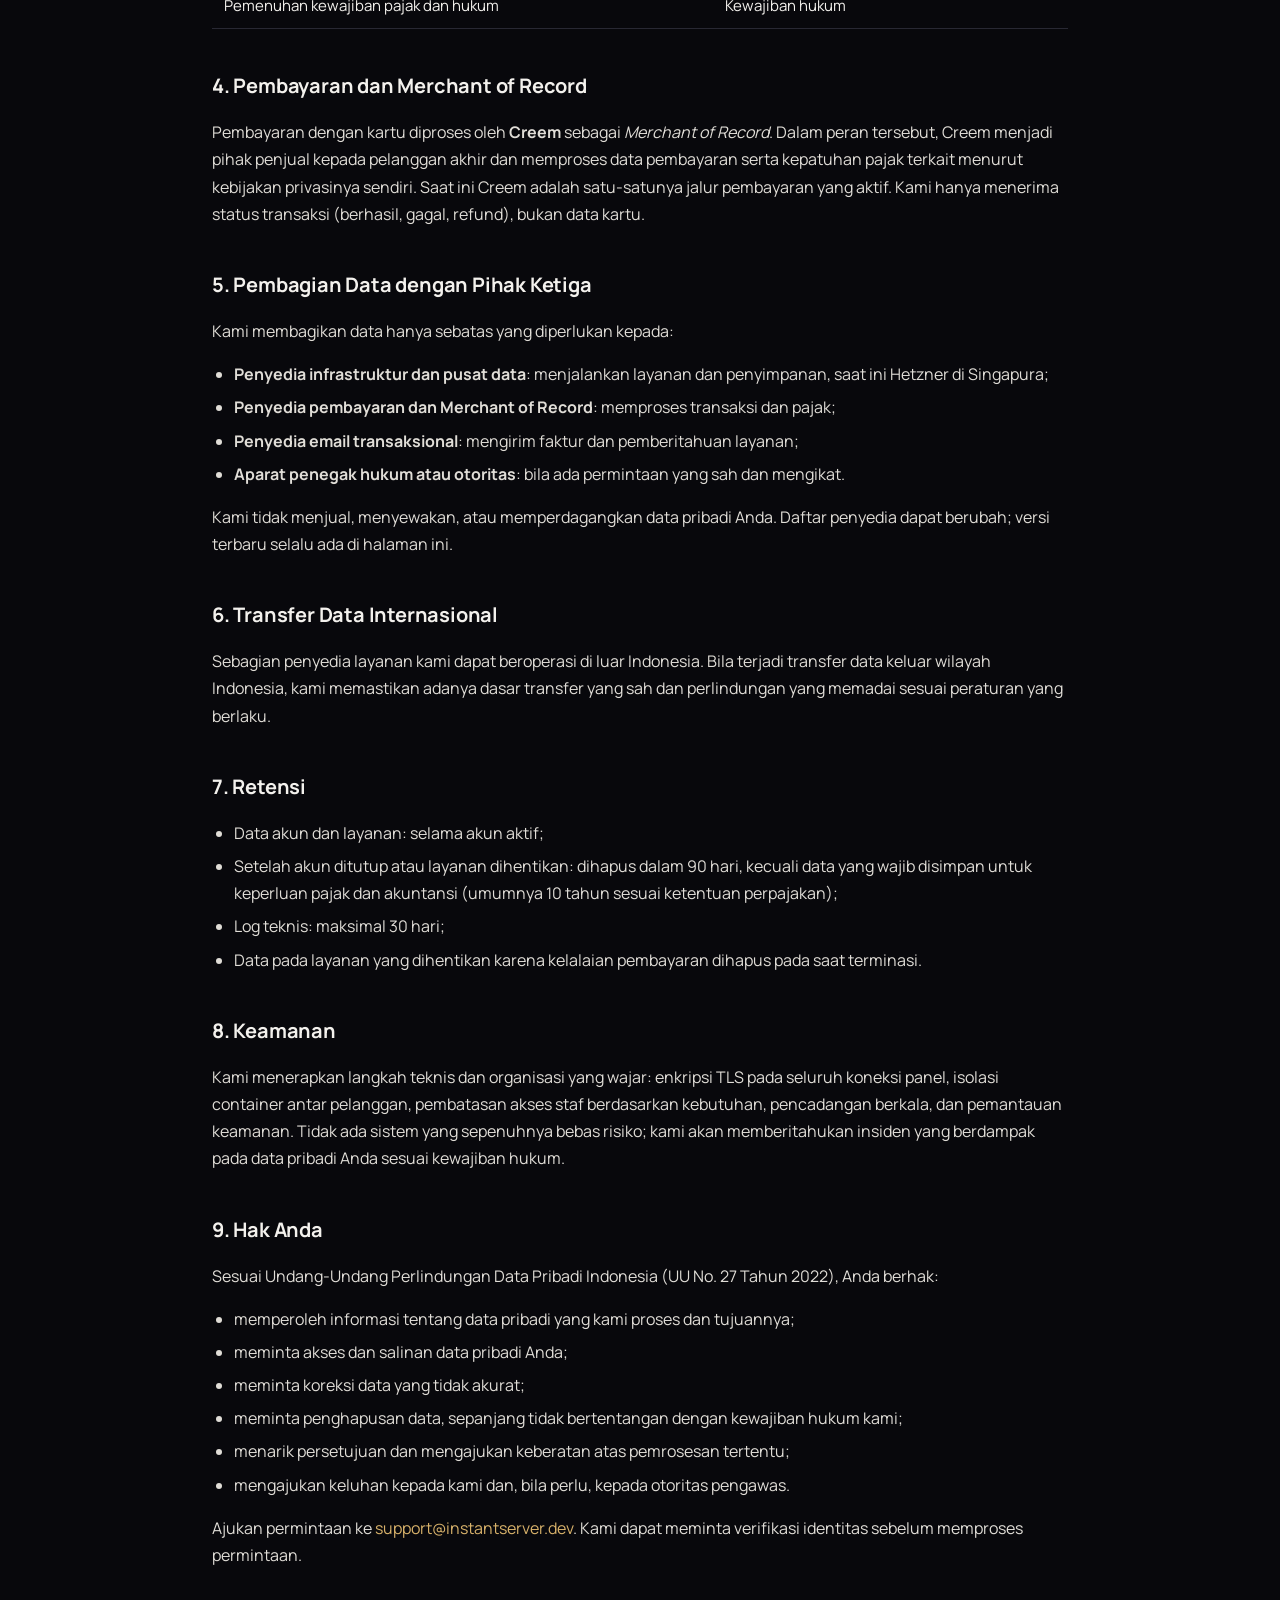
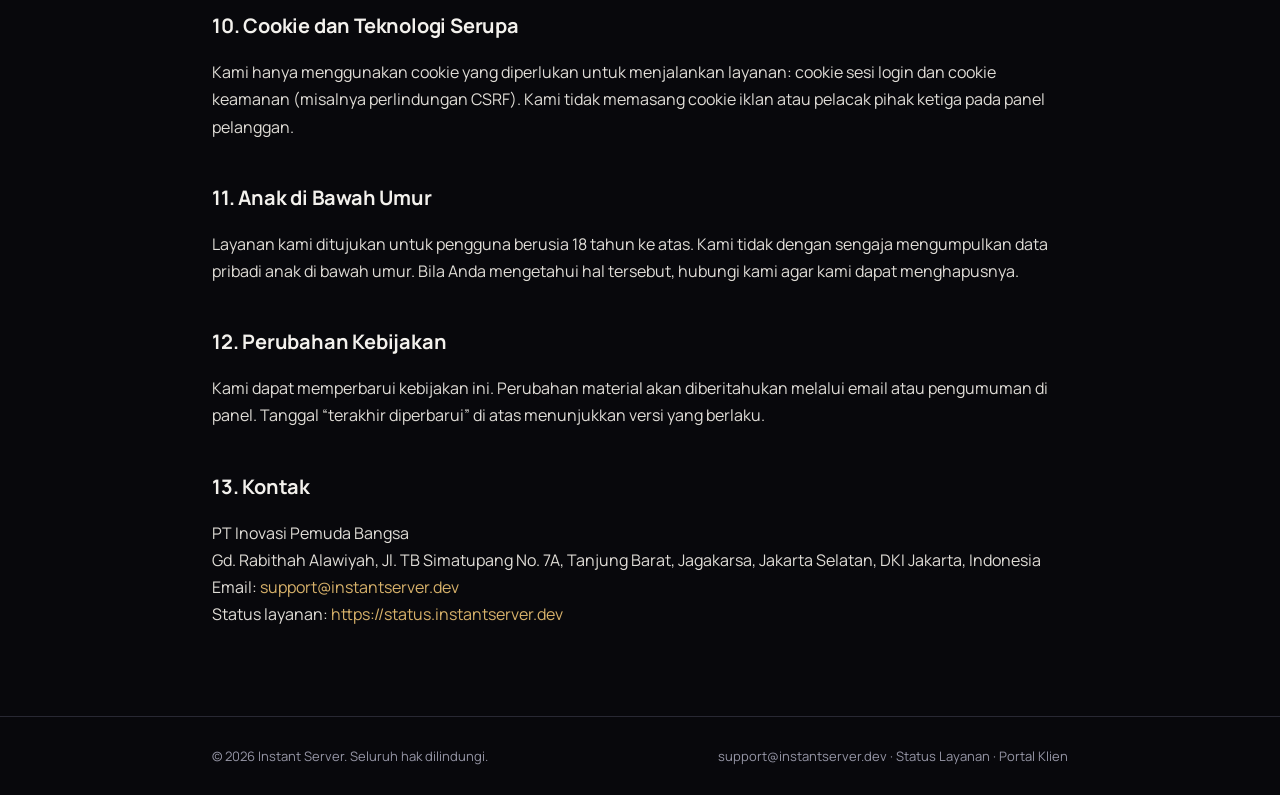
==== commit 47b6ed5d: "SEO: canonical, hreflang, OG/Twitter, JSON-LD, robots.txt, sitemap.xml, favicon, self-hosted fonts -" ====
--- a/privacy.html
+++ b/privacy.html
@@ -5,9 +5,33 @@
 <meta name="viewport" content="width=device-width, initial-scale=1">
 <title>Kebijakan Privasi | Instant Server</title>
 <meta name="description" content="Kebijakan privasi Instant Server: data yang dikumpulkan, dasar pemrosesan, retensi, keamanan dan hak Anda.">
-<link rel="preconnect" href="https://fonts.googleapis.com">
-<link rel="preconnect" href="https://fonts.gstatic.com" crossorigin>
-<link href="https://fonts.googleapis.com/css2?family=Manrope:wght@300;400;500;600;700;800&family=Instrument+Serif:ital@0;1&display=swap" rel="stylesheet">
+<!-- seo:begin -->
+<link rel="canonical" href="https://instantserver.dev/privacy">
+<link rel="alternate" hreflang="id" href="https://instantserver.dev/privacy">
+<link rel="alternate" hreflang="en" href="https://instantserver.dev/en/privacy">
+<link rel="alternate" hreflang="x-default" href="https://instantserver.dev/privacy">
+<meta name="robots" content="index,follow,max-image-preview:large">
+<meta name="theme-color" content="#08080c">
+<meta property="og:type" content="article">
+<meta property="og:site_name" content="Instant Server">
+<meta property="og:locale" content="id_ID">
+<meta property="og:url" content="https://instantserver.dev/privacy">
+<meta property="og:title" content="Kebijakan Privasi | Instant Server">
+<meta property="og:description" content="Kebijakan privasi Instant Server: data yang dikumpulkan, dasar pemrosesan, retensi, keamanan dan hak Anda.">
+<meta property="og:image" content="https://instantserver.dev/assets/og.png">
+<meta property="og:image:width" content="1200">
+<meta property="og:image:height" content="630">
+<meta property="og:image:alt" content="Kebijakan Privasi Instant Server">
+<meta name="twitter:card" content="summary_large_image">
+<meta name="twitter:title" content="Kebijakan Privasi | Instant Server">
+<meta name="twitter:description" content="Kebijakan privasi Instant Server: data yang dikumpulkan, dasar pemrosesan, retensi, keamanan dan hak Anda.">
+<meta name="twitter:image" content="https://instantserver.dev/assets/og.png">
+<link rel="icon" href="/favicon.ico" sizes="16x16 32x32 48x48">
+<link rel="icon" href="/favicon.svg" type="image/svg+xml">
+<link rel="apple-touch-icon" href="/assets/apple-touch-icon.png">
+<!-- seo:end -->
+<link rel="preload" href="/assets/fonts/manrope-latin.woff2" as="font" type="font/woff2" crossorigin>
+<link rel="stylesheet" href="/assets/fonts.css">
 <link rel="stylesheet" href="/assets/legal.css">
 </head>
 <body>
--- a/assets/fonts.css
+++ b/assets/fonts.css
@@ -0,0 +1,34 @@
+/* Self-hosted so the page never blocks on fonts.googleapis.com (760ms of
+   render-blocking third-party CSS). Manrope ships as one variable file. */
+@font-face {
+  font-family: 'Manrope';
+  font-style: normal;
+  font-weight: 400 800;
+  font-display: swap;
+  src: url('/assets/fonts/manrope-latin.woff2') format('woff2');
+  unicode-range: U+0000-00FF, U+0131, U+0152-0153, U+02BB-02BC, U+02C6, U+02DA, U+02DC, U+0304, U+0308, U+0329, U+2000-206F, U+20AC, U+2122, U+2191, U+2193, U+2212, U+2215, U+FEFF, U+FFFD;
+}
+@font-face {
+  font-family: 'Manrope';
+  font-style: normal;
+  font-weight: 400 800;
+  font-display: swap;
+  src: url('/assets/fonts/manrope-latin-ext.woff2') format('woff2');
+  unicode-range: U+0100-02BA, U+02BD-02C5, U+02C7-02CC, U+02CE-02D7, U+02DD-02FF, U+0304, U+0308, U+0329, U+1D00-1DBF, U+1E00-1E9F, U+1EF2-1EFF, U+2020, U+20A0-20AB, U+20AD-20C4, U+2113, U+2C60-2C7F, U+A720-A7FF;
+}
+@font-face {
+  font-family: 'Instrument Serif';
+  font-style: normal;
+  font-weight: 400;
+  font-display: swap;
+  src: url('/assets/fonts/instrument-serif-latin.woff2') format('woff2');
+  unicode-range: U+0000-00FF, U+0131, U+0152-0153, U+02BB-02BC, U+02C6, U+02DA, U+02DC, U+0304, U+0308, U+0329, U+2000-206F, U+20AC, U+2122, U+2191, U+2193, U+2212, U+2215, U+FEFF, U+FFFD;
+}
+@font-face {
+  font-family: 'Instrument Serif';
+  font-style: italic;
+  font-weight: 400;
+  font-display: swap;
+  src: url('/assets/fonts/instrument-serif-italic-latin.woff2') format('woff2');
+  unicode-range: U+0000-00FF, U+0131, U+0152-0153, U+02BB-02BC, U+02C6, U+02DA, U+02DC, U+0304, U+0308, U+0329, U+2000-206F, U+20AC, U+2122, U+2191, U+2193, U+2212, U+2215, U+FEFF, U+FFFD;
+}
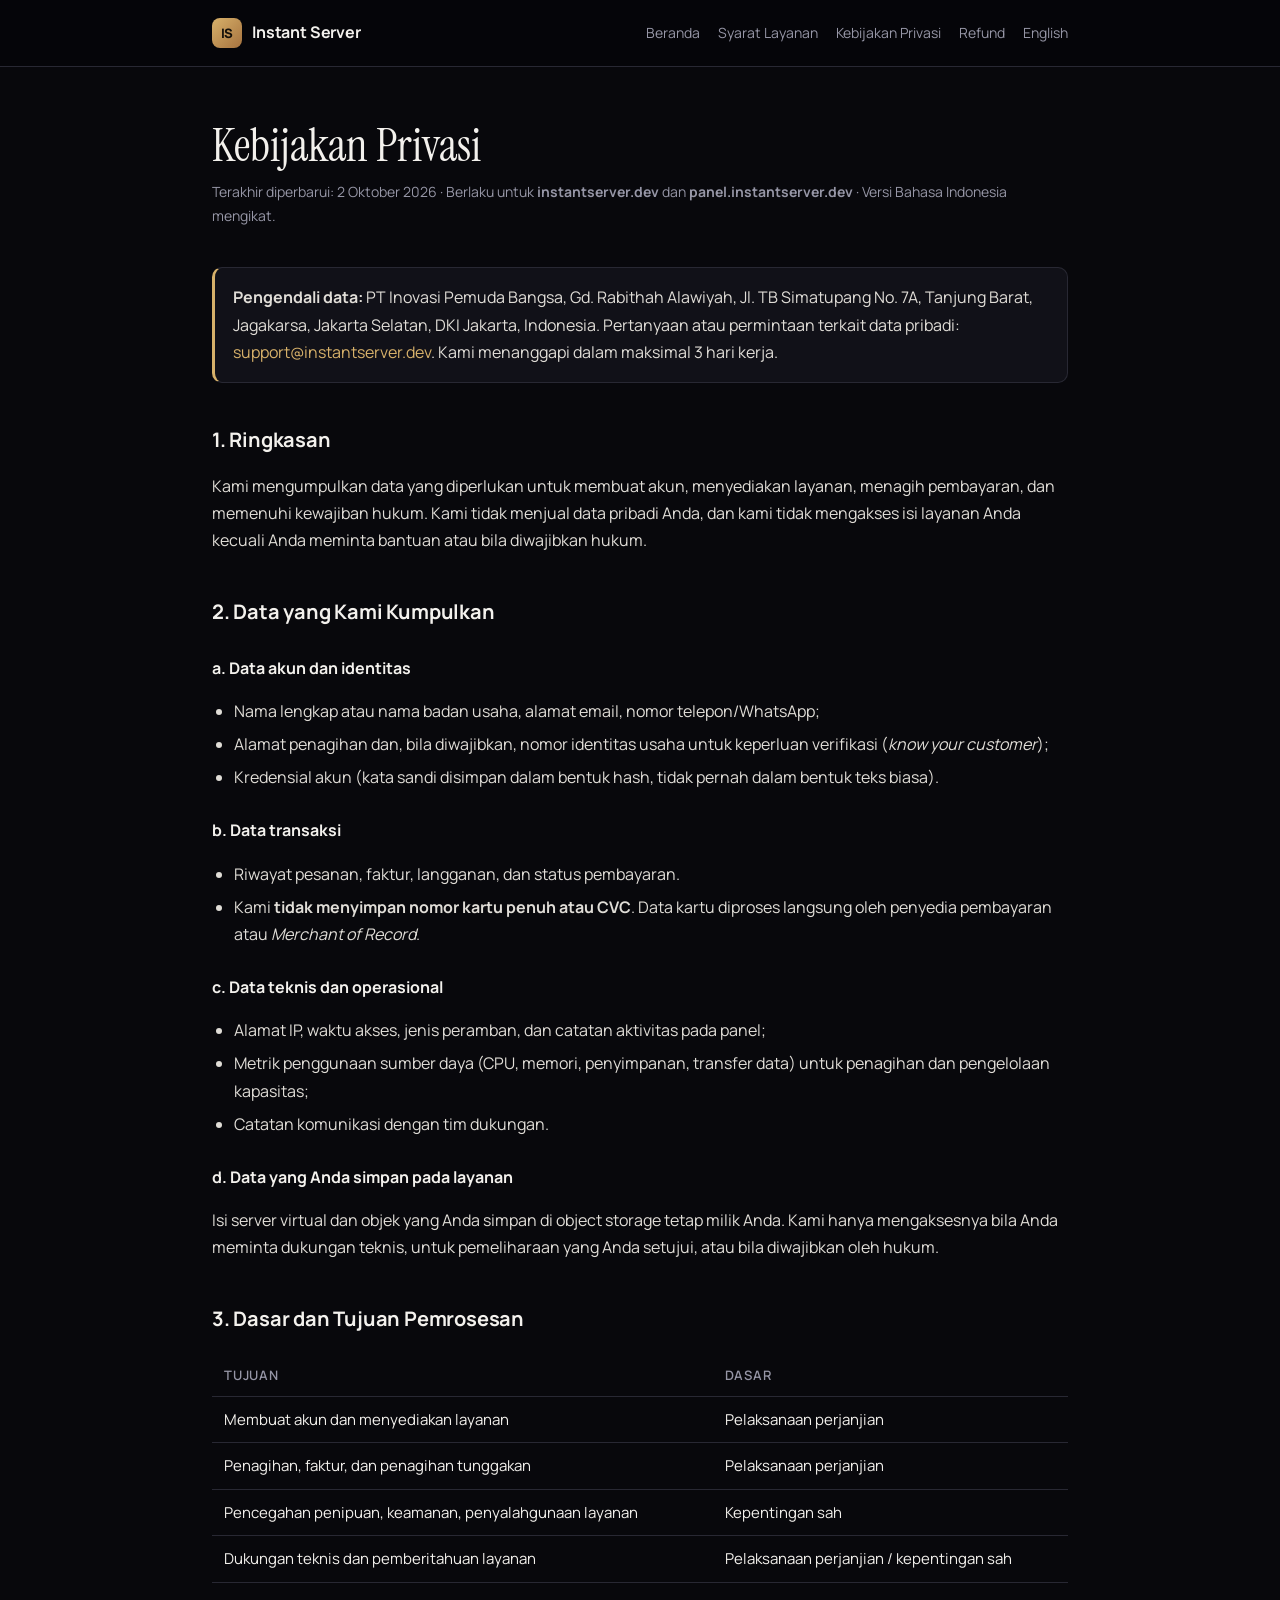
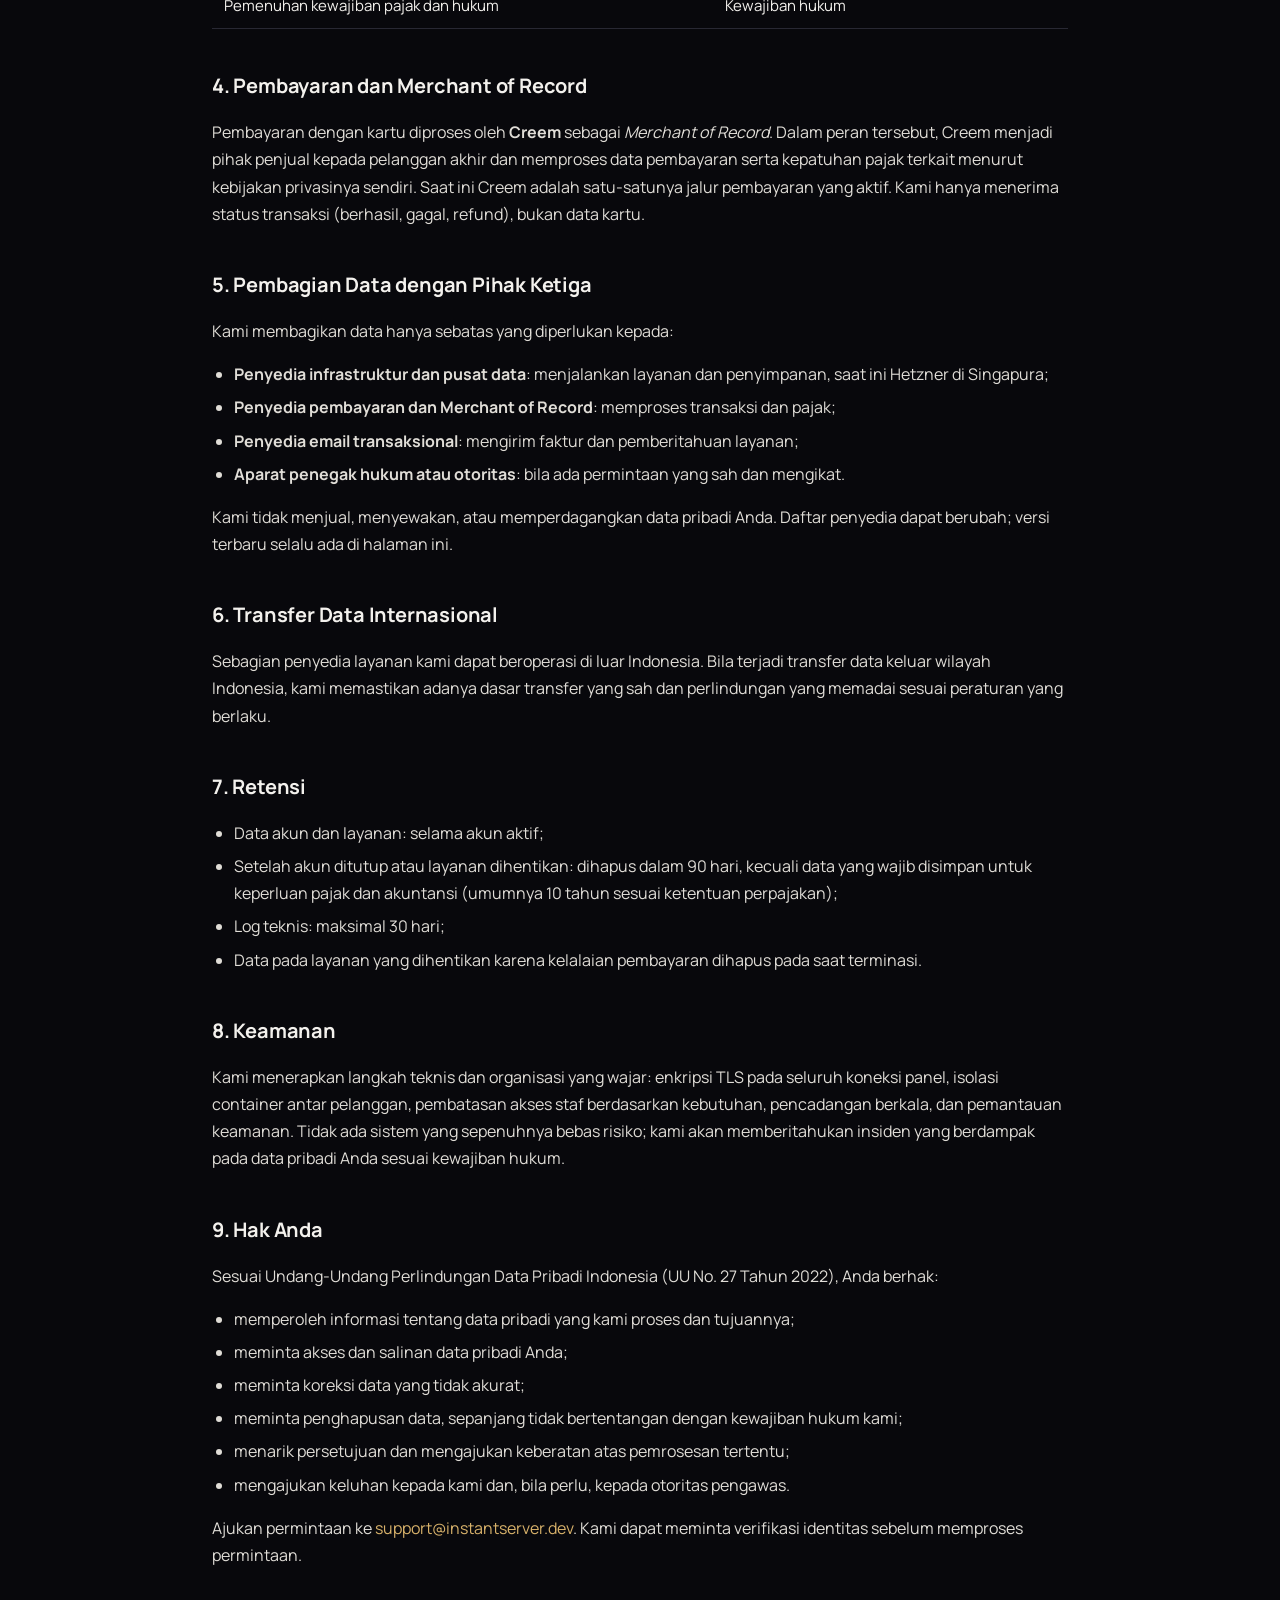
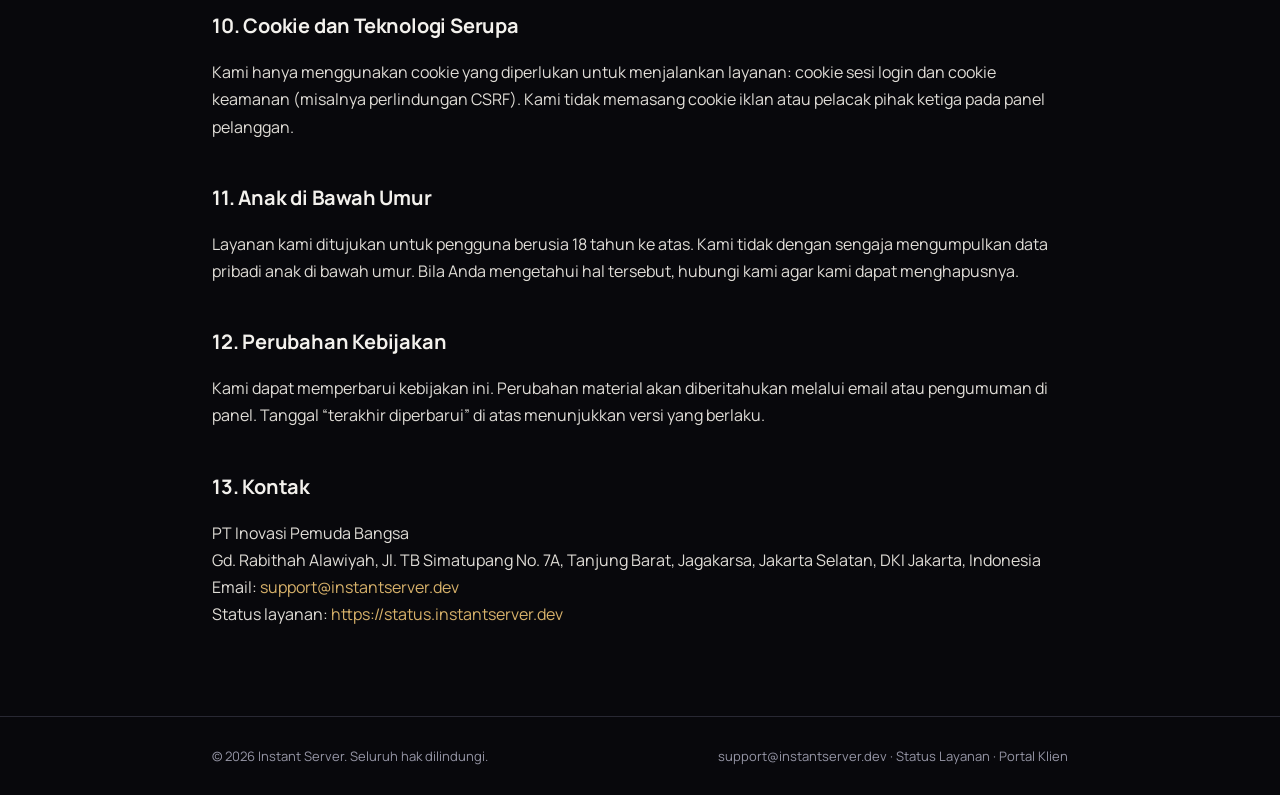
==== commit 4e0112c4: "SEO: distinct EN titles, visible language links on legal pages Identical <title> on the id/en pair w" ====
--- a/privacy.html
+++ b/privacy.html
@@ -38,7 +38,7 @@
 <header class="top">
   <div class="wrap">
     <a class="brand" href="https://instantserver.dev/"><span class="mark">IS</span> Instant Server</a>
-    <nav><a href="/">Beranda</a><a href="/terms">Syarat Layanan</a><a href="/privacy">Kebijakan Privasi</a><a href="/refund">Refund</a></nav>
+    <nav><a href="/">Beranda</a><a href="/terms">Syarat Layanan</a><a href="/privacy">Kebijakan Privasi</a><a href="/refund">Refund</a><a href="/en/privacy" hreflang="en">English</a></nav>
   </div>
 </header>
 <main>
